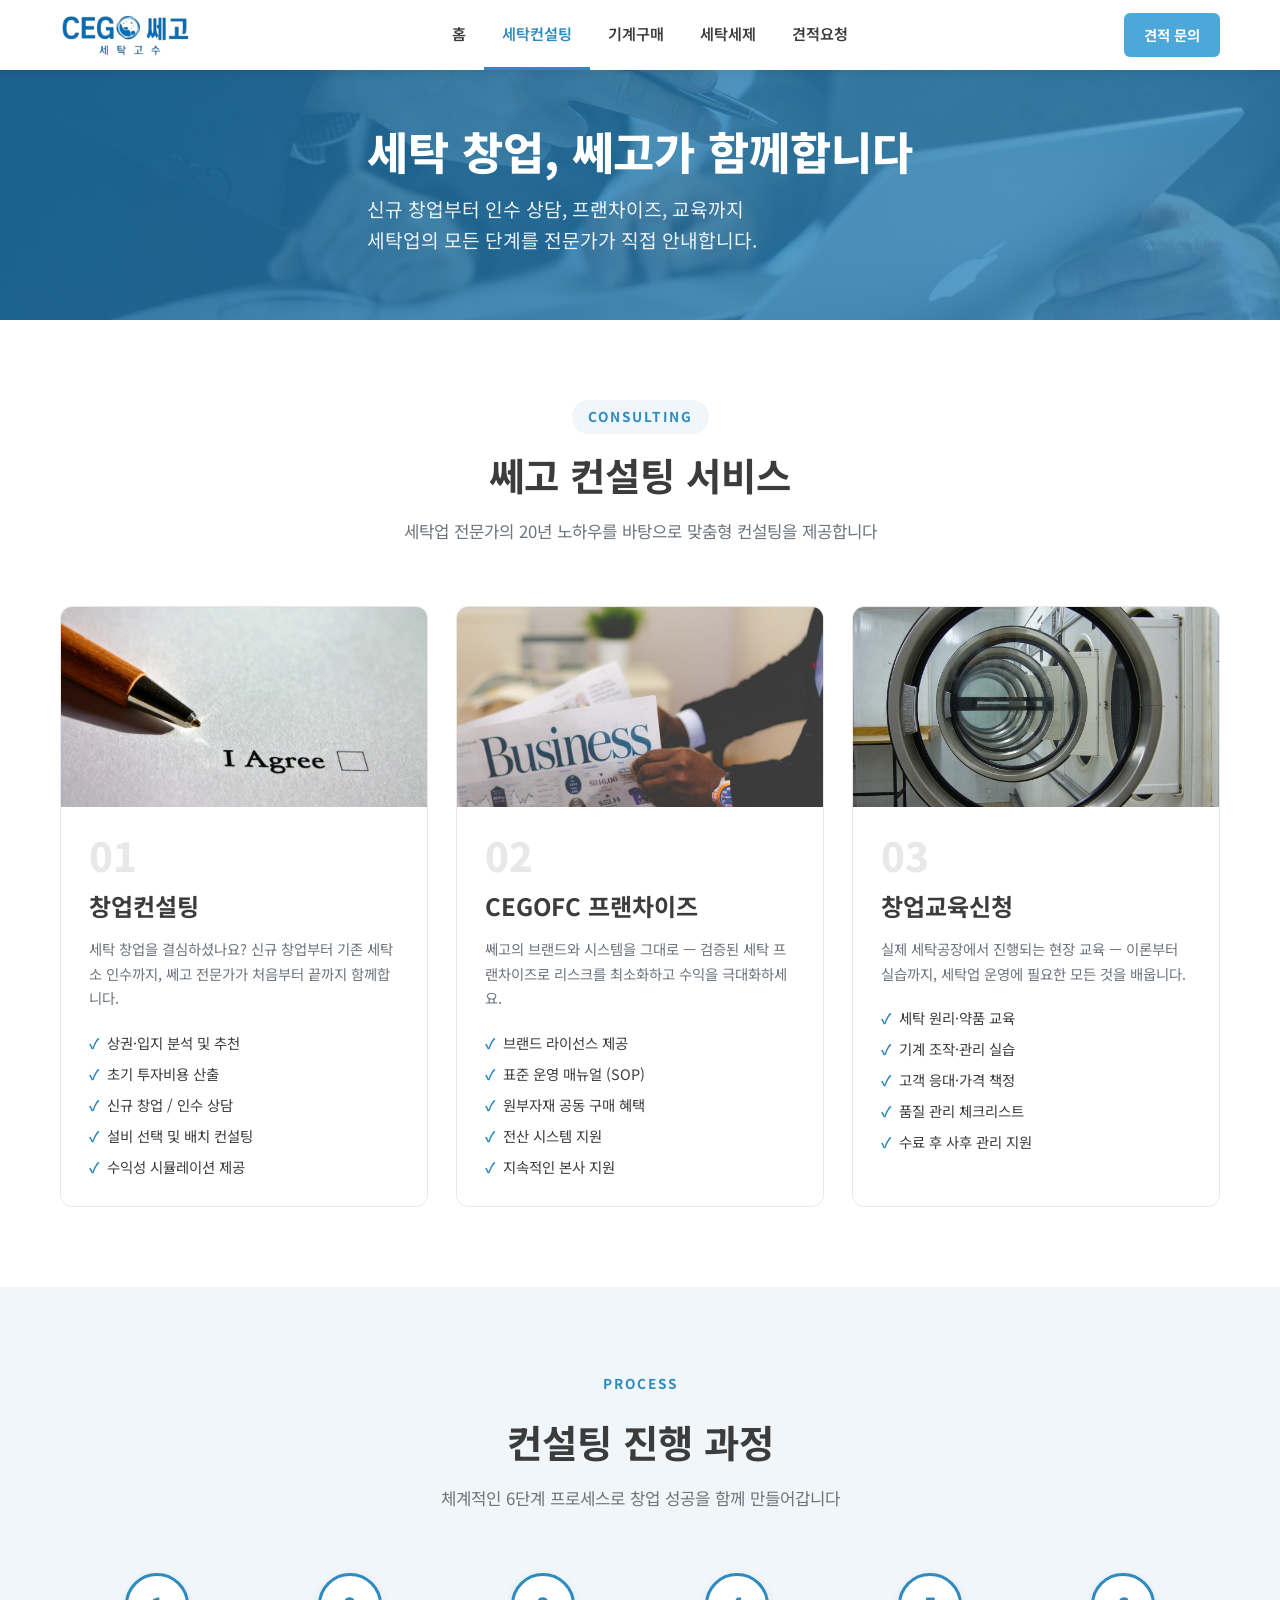
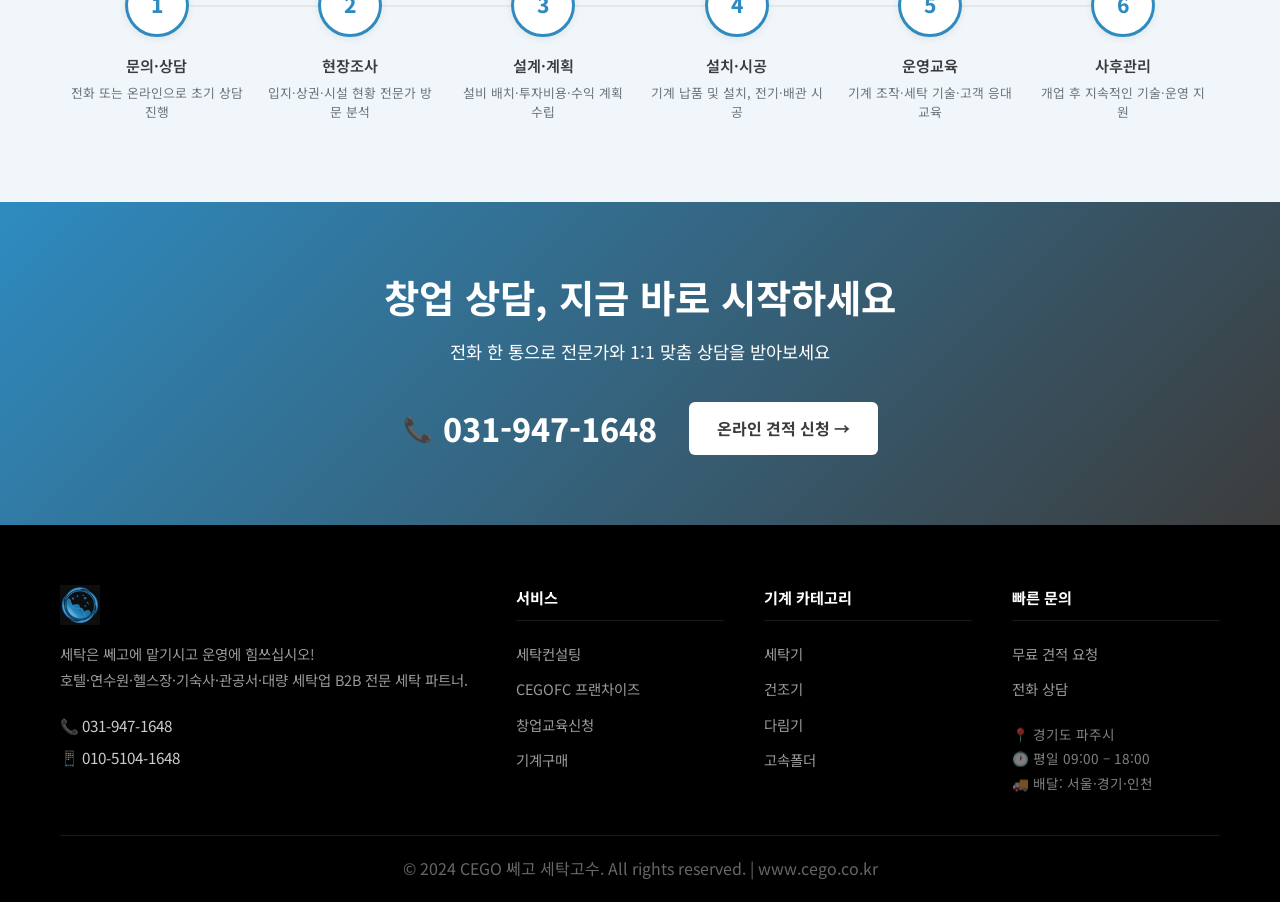
==== consulting.html @ bdae024c "fix: favicon → cego_logo_circle-removebg-preview.png 교체" ====
<!DOCTYPE html>
<html lang="ko">
<head>
  <link rel="icon" type="image/png" href="images/favicon.png">
  <link rel="apple-touch-icon" href="images/favicon.png">
  <meta charset="UTF-8">
  <meta name="viewport" content="width=device-width, initial-scale=1.0">
  <meta name="description" content="CEGO 쎄고 세탁고수 세탁컨설팅 — 창업컨설팅, CEGOFC 프랜차이즈, 창업교육신청. 세탁업 전문가의 1:1 맞춤 컨설팅.">
  <title>세탁컨설팅 | CEGO 쎄고 세탁고수</title>
  <link rel="preconnect" href="https://fonts.googleapis.com">
  <link rel="preconnect" href="https://fonts.gstatic.com" crossorigin>
  <link href="https://fonts.googleapis.com/css2?family=Noto+Sans+KR:wght@400;500;600;700;800&display=swap" rel="stylesheet">
  <link rel="stylesheet" href="assets/css/style.css">
</head>
<body>

  <!-- ===== 헤더 ===== -->
  <header class="header" role="banner">
    <div class="header-inner">
      <a href="index.html" class="header-logo" aria-label="CEGO 쎄고 세탁고수 홈으로">
        <img src="images/cego-logo-transparent.png" alt="CEGO 쎄고 세탁고수 로고">
      </a>
      <nav class="nav-desktop" role="navigation" aria-label="주요 메뉴">
        <a href="index.html">홈</a>
        <a href="consulting.html" class="active">세탁컨설팅</a>
        <a href="machines.html">기계구매</a>
        <a href="detergent.html">세탁세제</a>
        <a href="quote.html">견적요청</a>
      </nav>
      <a href="quote.html" class="btn btn-orange header-cta">견적 문의</a>
      <button class="hamburger" aria-label="메뉴 열기" aria-expanded="false" aria-controls="navMobile">
        <span></span><span></span><span></span>
      </button>
    </div>
    <nav class="nav-mobile" id="navMobile" role="navigation" aria-label="모바일 메뉴">
      <a href="index.html">🏠 홈</a>
      <a href="consulting.html">💡 세탁컨설팅</a>
      <a href="machines.html">⚙️ 기계구매</a>
      <a href="detergent.html">🧴 세탁세제</a>
      <a href="quote.html">📋 견적요청</a>
      <div class="nav-cta-mobile">
        <a href="tel:031-947-1648">📞 031-947-1648 전화 문의</a>
      </div>
    </nav>
  </header>

  <main>

    <!-- ===== 페이지 히어로 ===== -->
    <section class="page-hero" aria-label="세탁컨설팅 페이지 소개">
      <img class="page-hero-bg" src="images/consulting-3031678_1920.jpg" alt="세탁 창업 컨설팅 배경 이미지">
      <div class="page-hero-overlay"></div>
      <div class="container">
        <div class="page-hero-content">
          <h1>세탁 창업, 쎄고가 함께합니다</h1>
          <p>신규 창업부터 인수 상담, 프랜차이즈, 교육까지<br>세탁업의 모든 단계를 전문가가 직접 안내합니다.</p>
        </div>
      </div>
    </section>

    <!-- ===== 컨설팅 서비스 3가지 ===== -->
    <section class="consulting-services" id="consulting" aria-label="컨설팅 서비스">
      <div class="container">
        <div class="section-header fade-in">
          <span class="section-label">CONSULTING</span>
          <h2 class="section-title">쎄고 컨설팅 서비스</h2>
          <p class="section-desc">세탁업 전문가의 20년 노하우를 바탕으로 맞춤형 컨설팅을 제공합니다</p>
        </div>
        <div class="consulting-grid">

          <!-- 창업 컨설팅 -->
          <div class="consulting-card fade-in delay-1" id="startup">
            <div class="consulting-card-img">
              <img src="images/agree-1728448_1920.jpg" alt="세탁 창업 컨설팅 상담 사진">
            </div>
            <div class="consulting-card-body">
              <div class="consulting-card-num">01</div>
              <h3>창업컨설팅</h3>
              <p>세탁 창업을 결심하셨나요? 신규 창업부터 기존 세탁소 인수까지, 쎄고 전문가가 처음부터 끝까지 함께합니다.</p>
              <ul>
                <li>상권·입지 분석 및 추천</li>
                <li>초기 투자비용 산출</li>
                <li>신규 창업 / 인수 상담</li>
                <li>설비 선택 및 배치 컨설팅</li>
                <li>수익성 시뮬레이션 제공</li>
              </ul>
            </div>
          </div>

          <!-- CEGOFC 프랜차이즈 -->
          <div class="consulting-card fade-in delay-2" id="franchise">
            <div class="consulting-card-img">
              <img src="images/business-1031754_1920.jpg" alt="CEGOFC 프랜차이즈 비즈니스 파트너십">
            </div>
            <div class="consulting-card-body">
              <div class="consulting-card-num">02</div>
              <h3>CEGOFC 프랜차이즈</h3>
              <p>쎄고의 브랜드와 시스템을 그대로 — 검증된 세탁 프랜차이즈로 리스크를 최소화하고 수익을 극대화하세요.</p>
              <ul>
                <li>브랜드 라이선스 제공</li>
                <li>표준 운영 매뉴얼 (SOP)</li>
                <li>원부자재 공동 구매 혜택</li>
                <li>전산 시스템 지원</li>
                <li>지속적인 본사 지원</li>
              </ul>
            </div>
          </div>

          <!-- 창업교육신청 -->
          <div class="consulting-card fade-in delay-3" id="education">
            <div class="consulting-card-img">
              <img src="images/laundromat-315374_1280.jpg" alt="세탁 창업 교육 실습 현장">
            </div>
            <div class="consulting-card-body">
              <div class="consulting-card-num">03</div>
              <h3>창업교육신청</h3>
              <p>실제 세탁공장에서 진행되는 현장 교육 — 이론부터 실습까지, 세탁업 운영에 필요한 모든 것을 배웁니다.</p>
              <ul>
                <li>세탁 원리·약품 교육</li>
                <li>기계 조작·관리 실습</li>
                <li>고객 응대·가격 책정</li>
                <li>품질 관리 체크리스트</li>
                <li>수료 후 사후 관리 지원</li>
              </ul>
            </div>
          </div>

        </div>
      </div>
    </section>

    <!-- ===== 컨설팅 프로세스 ===== -->
    <section class="process" aria-label="컨설팅 진행 프로세스">
      <div class="container">
        <div class="section-header fade-in">
          <span class="section-label">PROCESS</span>
          <h2 class="section-title">컨설팅 진행 과정</h2>
          <p class="section-desc">체계적인 6단계 프로세스로 창업 성공을 함께 만들어갑니다</p>
        </div>
        <div class="process-steps">
          <div class="process-step fade-in delay-1">
            <div class="process-step-num">1</div>
            <div>
              <h4>문의·상담</h4>
              <p>전화 또는 온라인으로 초기 상담 진행</p>
            </div>
          </div>
          <div class="process-step fade-in delay-2">
            <div class="process-step-num">2</div>
            <div>
              <h4>현장조사</h4>
              <p>입지·상권·시설 현황 전문가 방문 분석</p>
            </div>
          </div>
          <div class="process-step fade-in delay-3">
            <div class="process-step-num">3</div>
            <div>
              <h4>설계·계획</h4>
              <p>설비 배치·투자비용·수익 계획 수립</p>
            </div>
          </div>
          <div class="process-step fade-in delay-1">
            <div class="process-step-num">4</div>
            <div>
              <h4>설치·시공</h4>
              <p>기계 납품 및 설치, 전기·배관 시공</p>
            </div>
          </div>
          <div class="process-step fade-in delay-2">
            <div class="process-step-num">5</div>
            <div>
              <h4>운영교육</h4>
              <p>기계 조작·세탁 기술·고객 응대 교육</p>
            </div>
          </div>
          <div class="process-step fade-in delay-3">
            <div class="process-step-num">6</div>
            <div>
              <h4>사후관리</h4>
              <p>개업 후 지속적인 기술·운영 지원</p>
            </div>
          </div>
        </div>
      </div>
    </section>

    <!-- ===== CTA 배너 ===== -->
    <section class="cta-banner" aria-label="컨설팅 상담 문의">
      <div class="container">
        <h2 class="fade-in">창업 상담, 지금 바로 시작하세요</h2>
        <p class="fade-in delay-1">전화 한 통으로 전문가와 1:1 맞춤 상담을 받아보세요</p>
        <div class="cta-banner-btns fade-in delay-2">
          <a href="tel:031-947-1648" class="cta-phone">
            <span class="cta-phone-icon">📞</span>
            031-947-1648
          </a>
          <a href="quote.html" class="btn btn-white" style="margin-left: 16px;">온라인 견적 신청 →</a>
        </div>
      </div>
    </section>

  </main>

  <!-- ===== 푸터 ===== -->
  <footer class="footer" role="contentinfo">
    <div class="container">
      <div class="footer-grid">
        <div class="footer-col">
          <div class="footer-logo-wrap">
            <img src="images/cego-black-log.jpg" alt="CEGO 쎄고 세탁고수 화이트 로고">
          </div>
          <p class="footer-desc">세탁은 쎄고에 맡기시고 운영에 힘쓰십시오!<br>호텔·연수원·헬스장·기숙사·관공서·대량 세탁업 B2B 전문 세탁 파트너.</p>
          <div class="footer-contact">
            <a href="tel:031-947-1648">📞 031-947-1648</a>
            <a href="tel:010-5104-1648">📱 010-5104-1648</a>
          </div>
        </div>
        <div class="footer-col">
          <h4>서비스</h4>
          <ul>
            <li><a href="consulting.html">세탁컨설팅</a></li>
            <li><a href="consulting.html#franchise">CEGOFC 프랜차이즈</a></li>
            <li><a href="consulting.html#education">창업교육신청</a></li>
            <li><a href="machines.html">기계구매</a></li>
          </ul>
        </div>
        <div class="footer-col">
          <h4>기계 카테고리</h4>
          <ul>
            <li><a href="machines.html#washer">세탁기</a></li>
            <li><a href="machines.html#dryer">건조기</a></li>
            <li><a href="machines.html#ironer">다림기</a></li>
            <li><a href="machines.html#transfer">고속폴더</a></li>
          </ul>
        </div>
        <div class="footer-col">
          <h4>빠른 문의</h4>
          <ul>
            <li><a href="quote.html">무료 견적 요청</a></li>
            <li><a href="tel:031-947-1648">전화 상담</a></li>
          </ul>
          <div style="margin-top: 20px; font-size: 0.85rem; color: rgba(255,255,255,0.5); line-height: 1.8;">
            <div>📍 경기도 파주시</div>
            <div>🕐 평일 09:00 – 18:00</div>
            <div>🚚 배달: 서울·경기·인천</div>
          </div>
        </div>
      </div>
    </div>
    <div class="footer-bottom">
      <p>© 2024 CEGO 쎄고 세탁고수. All rights reserved. | <a href="http://www.cego.co.kr" style="color: rgba(255,255,255,0.4);">www.cego.co.kr</a></p>
    </div>
  </footer>

  <script src="assets/js/main.js"></script>
</body>
</html>
---- assets/css/style.css ----
/* ===== CSS 변수 ===== */
:root {
  --primary: #2E8BC0;
  --primary-dark: #1B6A9C;
  --navy: #3C3C3C;
  --navy-dark: #2D2D2D;
  --light-bg: #F0F6FA;
  --orange: #4DA8DA;
  --orange-dark: #2E8BC0;
  --white: #FFFFFF;
  --gray-100: #F5F5F5;
  --gray-200: #E8E8E8;
  --gray-400: #AAAAAA;
  --gray-600: #6C757D;
  --gray-800: #3C3C3C;
  --text: #333333;
  --shadow-sm: 0 2px 8px rgba(0,0,0,0.08);
  --shadow-md: 0 4px 20px rgba(0,0,0,0.12);
  --shadow-lg: 0 8px 40px rgba(0,0,0,0.16);
  --radius: 12px;
  --radius-sm: 8px;
  --transition: 0.3s ease;
}

/* ===== 리셋 & 기본 ===== */
*, *::before, *::after {
  box-sizing: border-box;
  margin: 0;
  padding: 0;
}

html {
  scroll-behavior: smooth;
  -webkit-text-size-adjust: 100%;
}

body {
  font-family: 'Noto Sans KR', sans-serif;
  color: var(--text);
  line-height: 1.6;
  font-size: 16px;
  overflow-x: hidden;
}

img {
  max-width: 100%;
  height: auto;
  display: block;
}

a {
  color: inherit;
  text-decoration: none;
}

ul { list-style: none; }

/* ===== 컨테이너 ===== */
.container {
  max-width: 1200px;
  margin: 0 auto;
  padding: 0 20px;
}

/* ===== 타이포그래피 ===== */
h1 { font-size: clamp(2rem, 5vw, 3.5rem); font-weight: 800; line-height: 1.2; }
h2 { font-size: clamp(1.6rem, 3.5vw, 2.4rem); font-weight: 700; line-height: 1.3; }
h3 { font-size: clamp(1.1rem, 2.5vw, 1.5rem); font-weight: 700; }
h4 { font-size: clamp(1rem, 2vw, 1.2rem); font-weight: 600; }
p { font-size: clamp(0.9rem, 1.8vw, 1rem); }

/* ===== 버튼 ===== */
.btn {
  display: inline-flex;
  align-items: center;
  justify-content: center;
  gap: 8px;
  padding: 14px 28px;
  min-height: 48px;
  border-radius: 6px;
  font-size: 1rem;
  font-weight: 700;
  font-family: 'Noto Sans KR', sans-serif;
  cursor: pointer;
  border: none;
  transition: all var(--transition);
  white-space: nowrap;
  text-decoration: none;
}

.btn-primary {
  background: var(--primary);
  color: var(--white);
}
.btn-primary:hover {
  background: var(--primary-dark);
  transform: translateY(-2px);
  box-shadow: 0 6px 20px rgba(0,174,207,0.4);
}

.btn-orange {
  background: var(--orange);
  color: var(--white);
}
.btn-orange:hover {
  background: var(--orange-dark);
  transform: translateY(-2px);
  box-shadow: 0 6px 20px rgba(247,127,0,0.4);
}

.btn-outline {
  background: transparent;
  color: var(--white);
  border: 2px solid var(--white);
}
.btn-outline:hover {
  background: var(--white);
  color: var(--navy);
  transform: translateY(-2px);
}

.btn-white {
  background: var(--white);
  color: var(--navy);
}
.btn-white:hover {
  background: var(--light-bg);
  transform: translateY(-2px);
}

/* ===== 섹션 공통 ===== */
section {
  padding: 80px 0;
}

.section-header {
  text-align: center;
  margin-bottom: 60px;
}

.section-label {
  display: inline-block;
  background: var(--light-bg);
  color: var(--primary);
  font-size: 0.85rem;
  font-weight: 700;
  letter-spacing: 2px;
  text-transform: uppercase;
  padding: 6px 16px;
  border-radius: 20px;
  margin-bottom: 16px;
}

.section-title {
  color: var(--navy);
  margin-bottom: 16px;
}

.section-desc {
  color: var(--gray-600);
  max-width: 600px;
  margin: 0 auto;
  font-size: 1.05rem;
  line-height: 1.8;
}

/* ===== 페이지 히어로 (내부 페이지) ===== */
.page-hero {
  padding: 120px 0 60px;
  position: relative;
  overflow: hidden;
  min-height: 320px;
  display: flex;
  align-items: center;
}

.page-hero-bg {
  position: absolute;
  inset: 0;
  width: 100%;
  height: 100%;
  object-fit: cover;
  object-position: center;
}

.page-hero-overlay {
  position: absolute;
  inset: 0;
  background: linear-gradient(135deg, rgba(27,106,156,0.88) 0%, rgba(46,139,192,0.75) 100%);
}

.page-hero-content {
  position: relative;
  z-index: 1;
  color: var(--white);
}

.page-hero h1 {
  font-size: clamp(1.8rem, 4vw, 2.8rem);
  font-weight: 800;
  margin-bottom: 16px;
}

.page-hero p {
  font-size: clamp(1rem, 2vw, 1.2rem);
  opacity: 0.9;
  max-width: 560px;
}

/* ===== 헤더 ===== */
.header {
  position: fixed;
  top: 0;
  left: 0;
  right: 0;
  z-index: 1000;
  background: var(--white);
  box-shadow: var(--shadow-sm);
  transition: all var(--transition);
}

.header-inner {
  display: flex;
  align-items: center;
  justify-content: space-between;
  height: 70px;
  padding: 0 20px;
  max-width: 1200px;
  margin: 0 auto;
}

.header-logo {
  display: flex;
  align-items: center;
  gap: 10px;
  flex-shrink: 0;
}

.header-logo img {
  height: 44px;
  width: auto;
  object-fit: contain;
}

.header-logo-text {
  font-size: 1.1rem;
  font-weight: 800;
  color: var(--navy);
  line-height: 1.2;
}

.header-logo-text span {
  display: block;
  font-size: 0.7rem;
  font-weight: 500;
  color: var(--gray-600);
}

/* 데스크탑 nav */
.nav-desktop {
  display: flex;
  align-items: center;
  gap: 0;
}

.nav-desktop a {
  display: flex;
  align-items: center;
  height: 70px;
  padding: 0 18px;
  font-size: 0.95rem;
  font-weight: 600;
  color: var(--navy);
  border-bottom: 3px solid transparent;
  transition: all var(--transition);
  white-space: nowrap;
}

.nav-desktop a:hover,
.nav-desktop a.active {
  color: var(--primary);
  border-bottom-color: var(--primary);
}

.header-cta {
  margin-left: 16px;
  padding: 10px 20px;
  min-height: 44px;
  font-size: 0.9rem;
}

/* 햄버거 */
.hamburger {
  display: none;
  flex-direction: column;
  justify-content: center;
  gap: 5px;
  width: 44px;
  height: 44px;
  cursor: pointer;
  background: none;
  border: none;
  padding: 6px;
  border-radius: var(--radius-sm);
  transition: background var(--transition);
}

.hamburger:hover {
  background: var(--light-bg);
}

.hamburger span {
  display: block;
  width: 24px;
  height: 2px;
  background: var(--navy);
  border-radius: 2px;
  transition: all 0.3s ease;
  transform-origin: center;
}

.hamburger.open span:nth-child(1) {
  transform: translateY(7px) rotate(45deg);
}
.hamburger.open span:nth-child(2) {
  opacity: 0;
  transform: scaleX(0);
}
.hamburger.open span:nth-child(3) {
  transform: translateY(-7px) rotate(-45deg);
}

/* 모바일 nav 드롭다운 */
.nav-mobile {
  display: none;
  position: absolute;
  top: 70px;
  left: 0;
  right: 0;
  background: var(--white);
  box-shadow: var(--shadow-md);
  border-top: 1px solid var(--gray-200);
  overflow: hidden;
  max-height: 0;
  transition: max-height 0.35s ease;
}

.nav-mobile.open {
  max-height: 400px;
}

.nav-mobile a {
  display: flex;
  align-items: center;
  height: 54px;
  padding: 0 24px;
  font-size: 1rem;
  font-weight: 600;
  color: var(--navy);
  border-bottom: 1px solid var(--gray-100);
  transition: background var(--transition);
}

.nav-mobile a:hover {
  background: var(--light-bg);
  color: var(--primary);
}

.nav-mobile .nav-cta-mobile {
  display: flex;
  padding: 16px 24px;
}

.nav-mobile .nav-cta-mobile a {
  flex: 1;
  height: 48px;
  background: var(--orange);
  color: var(--white);
  border-radius: 6px;
  justify-content: center;
  border-bottom: none;
}

/* ===== HERO ===== */
.hero {
  position: relative;
  min-height: 100svh;
  min-height: 100vh;
  display: flex;
  align-items: center;
  overflow: hidden;
}

.hero-bg {
  position: absolute;
  inset: 0;
  width: 100%;
  height: 100%;
  object-fit: cover;
  object-position: center;
}

.hero-overlay {
  position: absolute;
  inset: 0;
  background: linear-gradient(135deg, rgba(27,106,156,0.85) 0%, rgba(46,139,192,0.75) 60%, rgba(60,60,60,0.65) 100%);
}

.hero-content {
  position: relative;
  z-index: 1;
  color: var(--white);
  max-width: 700px;
  padding: 100px 0 60px;
}

.hero-badge {
  display: inline-flex;
  align-items: center;
  gap: 8px;
  background: rgba(255,255,255,0.15);
  backdrop-filter: blur(10px);
  border: 1px solid rgba(255,255,255,0.25);
  padding: 8px 18px;
  border-radius: 50px;
  font-size: 0.85rem;
  font-weight: 600;
  margin-bottom: 28px;
  color: #AAEEFF;
}

.hero-badge-dot {
  width: 8px;
  height: 8px;
  background: var(--orange);
  border-radius: 50%;
  animation: pulse 2s infinite;
}

@keyframes pulse {
  0%, 100% { opacity: 1; transform: scale(1); }
  50% { opacity: 0.6; transform: scale(1.3); }
}

.hero h1 {
  margin-bottom: 24px;
  text-shadow: 0 2px 20px rgba(0,0,0,0.3);
}

.hero h1 em {
  font-style: normal;
  color: #4DD9F5;
}

.hero-sub {
  font-size: clamp(1rem, 2vw, 1.2rem);
  opacity: 0.9;
  margin-bottom: 40px;
  line-height: 1.8;
}

.hero-tags {
  display: flex;
  flex-wrap: wrap;
  gap: 10px;
  margin-bottom: 40px;
}

.hero-tag {
  background: rgba(255,255,255,0.12);
  border: 1px solid rgba(255,255,255,0.2);
  color: var(--white);
  padding: 6px 14px;
  border-radius: 20px;
  font-size: 0.85rem;
  font-weight: 500;
}

.hero-btns {
  display: flex;
  flex-wrap: wrap;
  gap: 14px;
}

.hero-scroll {
  position: absolute;
  bottom: 32px;
  left: 50%;
  transform: translateX(-50%);
  z-index: 2;
  display: flex;
  flex-direction: column;
  align-items: center;
  gap: 8px;
  color: rgba(255,255,255,0.7);
  font-size: 0.75rem;
  animation: bounce 2s infinite;
}

.hero-scroll::after {
  content: '';
  display: block;
  width: 1px;
  height: 40px;
  background: rgba(255,255,255,0.4);
  margin: 0 auto;
}

@keyframes bounce {
  0%, 100% { transform: translateX(-50%) translateY(0); }
  50% { transform: translateX(-50%) translateY(8px); }
}

/* ===== FEATURES ===== */
.features {
  background: var(--white);
}

.features-grid {
  display: grid;
  grid-template-columns: repeat(4, 1fr);
  gap: 24px;
}

.feature-card {
  background: var(--white);
  border: 1px solid var(--gray-200);
  border-radius: var(--radius);
  padding: 36px 24px;
  text-align: center;
  transition: all var(--transition);
  position: relative;
  overflow: hidden;
}

.feature-card::before {
  content: '';
  position: absolute;
  top: 0;
  left: 0;
  right: 0;
  height: 4px;
  background: var(--primary);
  transform: scaleX(0);
  transition: transform var(--transition);
}

.feature-card:hover {
  transform: translateY(-6px);
  box-shadow: var(--shadow-lg);
  border-color: transparent;
}

.feature-card:hover::before {
  transform: scaleX(1);
}

.feature-icon {
  font-size: 3rem;
  margin-bottom: 20px;
  line-height: 1;
}

.feature-card h3 {
  color: var(--navy);
  margin-bottom: 12px;
  font-size: 1.1rem;
}

.feature-card p {
  color: var(--gray-600);
  font-size: 0.9rem;
  line-height: 1.7;
}

/* ===== SERVICES ===== */
.services {
  background: var(--light-bg);
}

.services-grid {
  display: grid;
  grid-template-columns: repeat(4, 1fr);
  gap: 20px;
}

.service-card {
  background: var(--white);
  border-radius: var(--radius);
  overflow: hidden;
  box-shadow: var(--shadow-sm);
  transition: all var(--transition);
  display: flex;
  flex-direction: column;
}

.service-card:hover {
  transform: translateY(-8px);
  box-shadow: var(--shadow-lg);
}

.service-card-img {
  height: 180px;
  overflow: hidden;
  position: relative;
}

.service-card-img img {
  width: 100%;
  height: 100%;
  object-fit: cover;
  transition: transform 0.6s ease;
}

.service-card:hover .service-card-img img {
  transform: scale(1.08);
}

.service-card-img-overlay {
  position: absolute;
  inset: 0;
  background: linear-gradient(to top, rgba(27,106,156,0.6) 0%, transparent 60%);
}

.service-card-body {
  padding: 20px;
  flex: 1;
  display: flex;
  flex-direction: column;
}

.service-card-icon {
  font-size: 2.2rem;
  margin-bottom: 14px;
}

.service-card h3 {
  color: var(--navy);
  margin-bottom: 10px;
}

.service-card p {
  color: var(--gray-600);
  font-size: 0.95rem;
  line-height: 1.7;
  flex: 1;
  margin-bottom: 20px;
}

.service-card-link {
  display: inline-flex;
  align-items: center;
  gap: 6px;
  color: var(--primary);
  font-weight: 700;
  font-size: 0.9rem;
  transition: gap var(--transition);
  margin-top: auto;
}

.service-card-link:hover {
  gap: 12px;
}

/* ===== ABOUT ===== */
.about {
  background: var(--white);
}

.about-grid {
  display: grid;
  grid-template-columns: 1fr 1fr;
  gap: 60px;
  align-items: center;
}

.about-img-wrap {
  position: relative;
}

.about-img-wrap img {
  width: 100%;
  height: 420px;
  object-fit: cover;
  border-radius: var(--radius);
  box-shadow: var(--shadow-lg);
}

.about-img-badge {
  position: absolute;
  bottom: -20px;
  right: -20px;
  background: var(--orange);
  color: var(--white);
  padding: 20px 24px;
  border-radius: var(--radius);
  text-align: center;
  box-shadow: var(--shadow-md);
}

.about-img-badge strong {
  display: block;
  font-size: 2rem;
  font-weight: 800;
  line-height: 1;
}

.about-img-badge span {
  font-size: 0.85rem;
  opacity: 0.9;
}

.about-content .section-label { text-align: left; }
.about-content .section-title { text-align: left; }

.about-content p {
  color: var(--gray-600);
  line-height: 1.9;
  margin-bottom: 20px;
}

.about-features {
  margin-top: 32px;
  display: flex;
  flex-direction: column;
  gap: 16px;
}

.about-feature-item {
  display: flex;
  align-items: flex-start;
  gap: 14px;
  padding: 16px;
  background: var(--light-bg);
  border-radius: var(--radius-sm);
}

.about-feature-item .icon {
  font-size: 1.6rem;
  flex-shrink: 0;
  margin-top: 2px;
}

.about-feature-item h4 {
  color: var(--navy);
  margin-bottom: 4px;
}

.about-feature-item p {
  margin: 0;
  font-size: 0.9rem;
  color: var(--gray-600);
}

/* ===== STATS ===== */
.stats {
  background: var(--navy);
  color: var(--white);
  padding: 70px 0;
}

.stats-grid {
  display: grid;
  grid-template-columns: repeat(4, 1fr);
  gap: 32px;
  text-align: center;
}

.stat-item {
  padding: 20px;
}

.stat-number {
  font-size: clamp(2.2rem, 4vw, 3.5rem);
  font-weight: 800;
  color: #4DD9F5;
  line-height: 1;
  margin-bottom: 8px;
}

.stat-suffix {
  font-size: clamp(1.2rem, 2vw, 1.8rem);
  color: var(--orange);
}

.stat-label {
  font-size: 0.95rem;
  opacity: 0.85;
  margin-top: 6px;
}

.stat-divider {
  width: 1px;
  background: rgba(255,255,255,0.1);
  display: none;
}

/* ===== GALLERY ===== */
.gallery {
  background: var(--light-bg);
}

.gallery-grid {
  display: grid;
  grid-template-columns: repeat(4, 1fr);
  gap: 12px;
}

.gallery-item {
  aspect-ratio: 1;
  overflow: hidden;
  border-radius: var(--radius-sm);
  cursor: pointer;
  position: relative;
}

.gallery-item img {
  width: 100%;
  height: 100%;
  object-fit: cover;
  transition: transform 0.5s ease;
}

.gallery-item:hover img {
  transform: scale(1.1);
}

.gallery-item-overlay {
  position: absolute;
  inset: 0;
  background: rgba(0,174,207,0.0);
  display: flex;
  align-items: center;
  justify-content: center;
  transition: background var(--transition);
}

.gallery-item:hover .gallery-item-overlay {
  background: rgba(0,174,207,0.5);
}

.gallery-item-overlay span {
  color: var(--white);
  font-size: 2rem;
  opacity: 0;
  transition: opacity var(--transition);
}

.gallery-item:hover .gallery-item-overlay span {
  opacity: 1;
}

.gallery-item.wide {
  grid-column: span 2;
}

.gallery-item.tall {
  grid-row: span 2;
}

/* ===== CTA BANNER ===== */
.cta-banner {
  background: linear-gradient(135deg, var(--primary) 0%, var(--navy) 100%);
  color: var(--white);
  padding: 70px 0;
  text-align: center;
}

.cta-banner h2 {
  color: var(--white);
  margin-bottom: 16px;
}

.cta-banner p {
  opacity: 0.9;
  font-size: 1.1rem;
  margin-bottom: 36px;
}

.cta-banner-btns {
  display: flex;
  flex-wrap: wrap;
  gap: 16px;
  justify-content: center;
  align-items: center;
}

.cta-phone {
  display: inline-flex;
  align-items: center;
  gap: 10px;
  font-size: clamp(1.4rem, 3vw, 2rem);
  font-weight: 800;
  color: var(--white);
  transition: opacity var(--transition);
}

.cta-phone:hover { opacity: 0.85; }

.cta-phone-icon {
  font-size: 1.5rem;
  animation: ring 2s ease infinite;
}

@keyframes ring {
  0%, 100% { transform: rotate(0deg); }
  10% { transform: rotate(15deg); }
  20% { transform: rotate(-15deg); }
  30% { transform: rotate(10deg); }
  40% { transform: rotate(-10deg); }
  50% { transform: rotate(0deg); }
}

/* ===== FOOTER ===== */
.footer {
  background: #000000;
  color: rgba(255,255,255,0.85);
  padding: 60px 0 0;
}

.footer-grid {
  display: grid;
  grid-template-columns: 2fr 1fr 1fr 1fr;
  gap: 40px;
  padding-bottom: 40px;
  border-bottom: 1px solid rgba(255,255,255,0.1);
}

.footer-logo-wrap {
  display: flex;
  align-items: center;
  gap: 10px;
  margin-bottom: 16px;
}

.footer-logo-wrap img {
  height: 40px;
  width: auto;
  object-fit: contain;
}

.footer-brand-name {
  font-size: 1.1rem;
  font-weight: 800;
  color: var(--white);
}

.footer-brand-name span {
  display: block;
  font-size: 0.7rem;
  font-weight: 400;
  color: rgba(255,255,255,0.5);
}

.footer-desc {
  font-size: 0.9rem;
  line-height: 1.8;
  color: rgba(255,255,255,0.6);
  margin-bottom: 20px;
}

.footer-contact a {
  display: flex;
  align-items: center;
  gap: 8px;
  color: rgba(255,255,255,0.8);
  font-size: 0.95rem;
  margin-bottom: 8px;
  transition: color var(--transition);
}

.footer-contact a:hover { color: var(--primary); }

.footer-col h4 {
  color: var(--white);
  font-size: 0.95rem;
  font-weight: 700;
  margin-bottom: 20px;
  padding-bottom: 10px;
  border-bottom: 1px solid rgba(255,255,255,0.1);
}

.footer-col ul li {
  margin-bottom: 10px;
}

.footer-col ul li a {
  color: rgba(255,255,255,0.6);
  font-size: 0.9rem;
  transition: color var(--transition);
}

.footer-col ul li a:hover {
  color: var(--primary);
}

.footer-bottom {
  text-align: center;
  padding: 20px;
  font-size: 0.85rem;
  color: rgba(255,255,255,0.4);
}

/* ===== CONSULTING 페이지 ===== */
.consulting-services {
  background: var(--white);
}

.consulting-grid {
  display: grid;
  grid-template-columns: repeat(3, 1fr);
  gap: 28px;
}

.consulting-card {
  border: 1px solid var(--gray-200);
  border-radius: var(--radius);
  overflow: hidden;
  transition: all var(--transition);
}

.consulting-card:hover {
  transform: translateY(-6px);
  box-shadow: var(--shadow-lg);
  border-color: var(--primary);
}

.consulting-card-img {
  height: 200px;
  overflow: hidden;
}

.consulting-card-img img {
  width: 100%;
  height: 100%;
  object-fit: cover;
  transition: transform 0.6s ease;
}

.consulting-card:hover .consulting-card-img img {
  transform: scale(1.08);
}

.consulting-card-body {
  padding: 28px;
}

.consulting-card-num {
  font-size: 2.5rem;
  font-weight: 800;
  color: var(--gray-200);
  line-height: 1;
  margin-bottom: 12px;
}

.consulting-card h3 {
  color: var(--navy);
  margin-bottom: 12px;
}

.consulting-card p {
  color: var(--gray-600);
  font-size: 0.9rem;
  line-height: 1.7;
  margin-bottom: 20px;
}

.consulting-card ul {
  display: flex;
  flex-direction: column;
  gap: 8px;
}

.consulting-card ul li {
  display: flex;
  align-items: center;
  gap: 8px;
  font-size: 0.9rem;
  color: var(--gray-800);
}

.consulting-card ul li::before {
  content: '✓';
  color: var(--primary);
  font-weight: 700;
  flex-shrink: 0;
}

/* 컨설팅 프로세스 */
.process {
  background: var(--light-bg);
}

.process-steps {
  display: flex;
  align-items: flex-start;
  gap: 0;
  position: relative;
}

.process-steps::before {
  content: '';
  position: absolute;
  top: 32px;
  left: calc(100% / 12);
  right: calc(100% / 12);
  height: 2px;
  background: var(--gray-200);
  z-index: 0;
}

.process-step {
  flex: 1;
  text-align: center;
  padding: 0 10px;
  position: relative;
  z-index: 1;
}

.process-step-num {
  width: 64px;
  height: 64px;
  background: var(--white);
  border: 3px solid var(--primary);
  border-radius: 50%;
  display: flex;
  align-items: center;
  justify-content: center;
  font-size: 1.3rem;
  font-weight: 800;
  color: var(--primary);
  margin: 0 auto 16px;
  box-shadow: var(--shadow-sm);
}

.process-step h4 {
  color: var(--navy);
  margin-bottom: 6px;
  font-size: 0.95rem;
}

.process-step p {
  font-size: 0.8rem;
  color: var(--gray-600);
  line-height: 1.5;
}

/* ===== MACHINES 페이지 ===== */
.machines-section {
  background: var(--white);
}

.machines-grid {
  display: grid;
  grid-template-columns: repeat(2, 1fr);
  gap: 32px;
}

.machine-card {
  border-radius: var(--radius);
  overflow: hidden;
  box-shadow: var(--shadow-sm);
  border: 1px solid var(--gray-200);
  transition: all var(--transition);
}

.machine-card:hover {
  transform: translateY(-6px);
  box-shadow: var(--shadow-lg);
  border-color: transparent;
}

.machine-card-img {
  height: 260px;
  overflow: hidden;
  position: relative;
}

.machine-card-img img {
  width: 100%;
  height: 100%;
  object-fit: cover;
  transition: transform 0.6s ease;
}

.machine-card:hover .machine-card-img img {
  transform: scale(1.06);
}

.machine-card-badge {
  position: absolute;
  top: 16px;
  left: 16px;
  background: var(--primary);
  color: var(--white);
  font-size: 0.8rem;
  font-weight: 700;
  padding: 5px 12px;
  border-radius: 20px;
}

.machine-card-body {
  padding: 28px;
}

.machine-card h3 {
  color: var(--navy);
  margin-bottom: 8px;
}

.machine-card-sub {
  color: var(--primary);
  font-size: 0.9rem;
  font-weight: 600;
  margin-bottom: 14px;
}

.machine-card p {
  color: var(--gray-600);
  font-size: 0.9rem;
  line-height: 1.7;
  margin-bottom: 20px;
}

.machine-specs {
  display: flex;
  flex-wrap: wrap;
  gap: 8px;
}

.machine-spec-tag {
  background: var(--light-bg);
  color: var(--navy);
  font-size: 0.8rem;
  font-weight: 600;
  padding: 5px 12px;
  border-radius: 20px;
}

/* 구매 장점 */
.machine-advantages {
  background: var(--light-bg);
}

.advantages-grid {
  display: grid;
  grid-template-columns: repeat(3, 1fr);
  gap: 24px;
}

.advantage-card {
  background: var(--white);
  border-radius: var(--radius);
  padding: 32px 24px;
  text-align: center;
  box-shadow: var(--shadow-sm);
  transition: all var(--transition);
}

.advantage-card:hover {
  transform: translateY(-4px);
  box-shadow: var(--shadow-md);
}

.advantage-icon {
  font-size: 2.8rem;
  margin-bottom: 16px;
}

.advantage-card h3 {
  color: var(--navy);
  margin-bottom: 10px;
  font-size: 1.05rem;
}

.advantage-card p {
  color: var(--gray-600);
  font-size: 0.9rem;
  line-height: 1.7;
}

/* ===== QUOTE 페이지 ===== */
.quote-section {
  background: var(--light-bg);
}

.quote-layout {
  display: grid;
  grid-template-columns: 1fr 380px;
  gap: 40px;
  align-items: start;
}

.quote-form-wrap {
  background: var(--white);
  border-radius: var(--radius);
  padding: 40px;
  box-shadow: var(--shadow-sm);
}

.quote-form-wrap h2 {
  color: var(--navy);
  margin-bottom: 8px;
}

.quote-form-desc {
  color: var(--gray-600);
  margin-bottom: 32px;
}

.form-row {
  display: grid;
  grid-template-columns: 1fr 1fr;
  gap: 20px;
}

.form-group {
  margin-bottom: 20px;
}

.form-group label {
  display: block;
  font-size: 0.9rem;
  font-weight: 600;
  color: var(--navy);
  margin-bottom: 8px;
}

.form-group label .required {
  color: var(--orange);
  margin-left: 2px;
}

.form-control {
  width: 100%;
  padding: 14px 16px;
  border: 1.5px solid var(--gray-200);
  border-radius: var(--radius-sm);
  font-size: 1rem;
  font-family: 'Noto Sans KR', sans-serif;
  color: var(--text);
  background: var(--white);
  transition: border-color var(--transition), box-shadow var(--transition);
  -webkit-appearance: none;
  appearance: none;
}

.form-control:focus {
  outline: none;
  border-color: var(--primary);
  box-shadow: 0 0 0 3px rgba(0,174,207,0.15);
}

textarea.form-control {
  resize: vertical;
  min-height: 140px;
}

.form-submit {
  width: 100%;
  padding: 16px;
  font-size: 1.05rem;
}

/* 견적 사이드 카드 */
.quote-side-card {
  background: var(--navy);
  color: var(--white);
  border-radius: var(--radius);
  padding: 36px 28px;
  position: sticky;
  top: 90px;
}

.quote-side-card h3 {
  color: var(--white);
  margin-bottom: 8px;
}

.quote-side-card p {
  color: rgba(255,255,255,0.7);
  font-size: 0.9rem;
  margin-bottom: 28px;
  line-height: 1.7;
}

.contact-item {
  display: flex;
  align-items: center;
  gap: 14px;
  padding: 16px;
  background: rgba(255,255,255,0.08);
  border-radius: var(--radius-sm);
  margin-bottom: 12px;
  transition: background var(--transition);
}

.contact-item:hover {
  background: rgba(255,255,255,0.15);
}

.contact-item a {
  color: var(--white);
}

.contact-icon {
  font-size: 1.5rem;
  flex-shrink: 0;
}

.contact-item-label {
  font-size: 0.75rem;
  color: rgba(255,255,255,0.55);
  margin-bottom: 2px;
}

.contact-item-value {
  font-weight: 700;
  font-size: 1rem;
  color: var(--white);
}

.contact-item-value a {
  color: var(--white);
}

.quote-hours {
  margin-top: 24px;
  padding: 16px;
  background: rgba(0,174,207,0.2);
  border-radius: var(--radius-sm);
  border-left: 3px solid var(--primary);
}

.quote-hours p {
  margin: 0;
  font-size: 0.85rem;
  color: rgba(255,255,255,0.85);
}

/* ===== 스크롤 애니메이션 ===== */
.fade-in {
  opacity: 0;
  transform: translateY(30px);
  transition: opacity 0.7s ease, transform 0.7s ease;
}

.fade-in.visible {
  opacity: 1;
  transform: translateY(0);
}

.fade-in-left {
  opacity: 0;
  transform: translateX(-40px);
  transition: opacity 0.7s ease, transform 0.7s ease;
}

.fade-in-left.visible {
  opacity: 1;
  transform: translateX(0);
}

.fade-in-right {
  opacity: 0;
  transform: translateX(40px);
  transition: opacity 0.7s ease, transform 0.7s ease;
}

.fade-in-right.visible {
  opacity: 1;
  transform: translateX(0);
}

/* 딜레이 클래스 */
.delay-1 { transition-delay: 0.1s; }
.delay-2 { transition-delay: 0.2s; }
.delay-3 { transition-delay: 0.3s; }
.delay-4 { transition-delay: 0.4s; }

/* ===== 반응형 - 태블릿 (768px) ===== */
@media (max-width: 768px) {
  section { padding: 60px 0; }

  /* 헤더 */
  .nav-desktop { display: none; }
  .header-cta { display: none; }
  .hamburger { display: flex; }
  .nav-mobile { display: block; }

  /* 히어로 */
  .hero { min-height: 100svh; min-height: 100vh; }
  .hero-content { padding: 90px 0 80px; }
  .hero-btns { gap: 12px; }
  .hero-btns .btn { flex: 1; min-width: 140px; }

  /* 그리드들 */
  .features-grid { grid-template-columns: repeat(2, 1fr); gap: 16px; }
  .services-grid { grid-template-columns: repeat(2, 1fr); gap: 16px; }
  .about-grid { grid-template-columns: 1fr; gap: 40px; }
  .stats-grid { grid-template-columns: repeat(2, 1fr); gap: 24px; }
  .gallery-grid { grid-template-columns: repeat(3, 1fr); }
  .footer-grid { grid-template-columns: 1fr 1fr; gap: 32px; }
  .consulting-grid { grid-template-columns: 1fr; gap: 20px; }
  .machines-grid { grid-template-columns: 1fr; gap: 20px; }
  .advantages-grid { grid-template-columns: 1fr; gap: 16px; }
  .quote-layout { grid-template-columns: 1fr; }
  .form-row { grid-template-columns: 1fr; }

  /* 프로세스 */
  .process-steps {
    flex-direction: column;
    gap: 20px;
  }
  .process-steps::before { display: none; }
  .process-step { display: flex; align-items: flex-start; gap: 16px; text-align: left; padding: 0; }
  .process-step-num { margin: 0; flex-shrink: 0; width: 52px; height: 52px; font-size: 1.1rem; }

  /* about 이미지 배지 */
  .about-img-badge { right: 0; bottom: -10px; }
  .about-img-wrap img { height: 280px; }

  /* quote sticky 해제 */
  .quote-side-card { position: static; }

  /* 페이지 히어로 */
  .page-hero { padding: 100px 0 50px; min-height: 260px; }

  /* quote form */
  .quote-form-wrap { padding: 24px; }
}

/* ===== 반응형 - 모바일 소형 (480px) ===== */
@media (max-width: 480px) {
  section { padding: 48px 0; }
  .container { padding: 0 16px; }

  .header-inner { height: 60px; padding: 0 16px; }
  .header-logo img { height: 36px; }
  .nav-mobile { top: 60px; }

  h1 { font-size: 1.85rem; }
  h2 { font-size: 1.5rem; }

  .hero-content { padding: 80px 0 70px; }
  .hero-badge { font-size: 0.78rem; padding: 6px 14px; }
  .hero-sub { font-size: 0.95rem; }
  .hero-btns { flex-direction: column; }
  .hero-btns .btn { width: 100%; }

  .features-grid { grid-template-columns: 1fr; }
  .feature-card { padding: 24px 20px; }

  .gallery-grid { grid-template-columns: repeat(2, 1fr); gap: 8px; }
  .gallery-item.wide { grid-column: span 1; }

  .stats-grid { grid-template-columns: repeat(2, 1fr); gap: 16px; }
  .stat-number { font-size: 2rem; }

  .footer-grid { grid-template-columns: 1fr; gap: 28px; }

  .cta-banner-btns { flex-direction: column; }
  .cta-phone { font-size: 1.3rem; }

  .section-header { margin-bottom: 40px; }

  .machine-card-img { height: 200px; }

  .consulting-card-body { padding: 20px; }

  .page-hero { padding: 85px 0 40px; min-height: 220px; }
  .page-hero h1 { font-size: 1.6rem; }
}
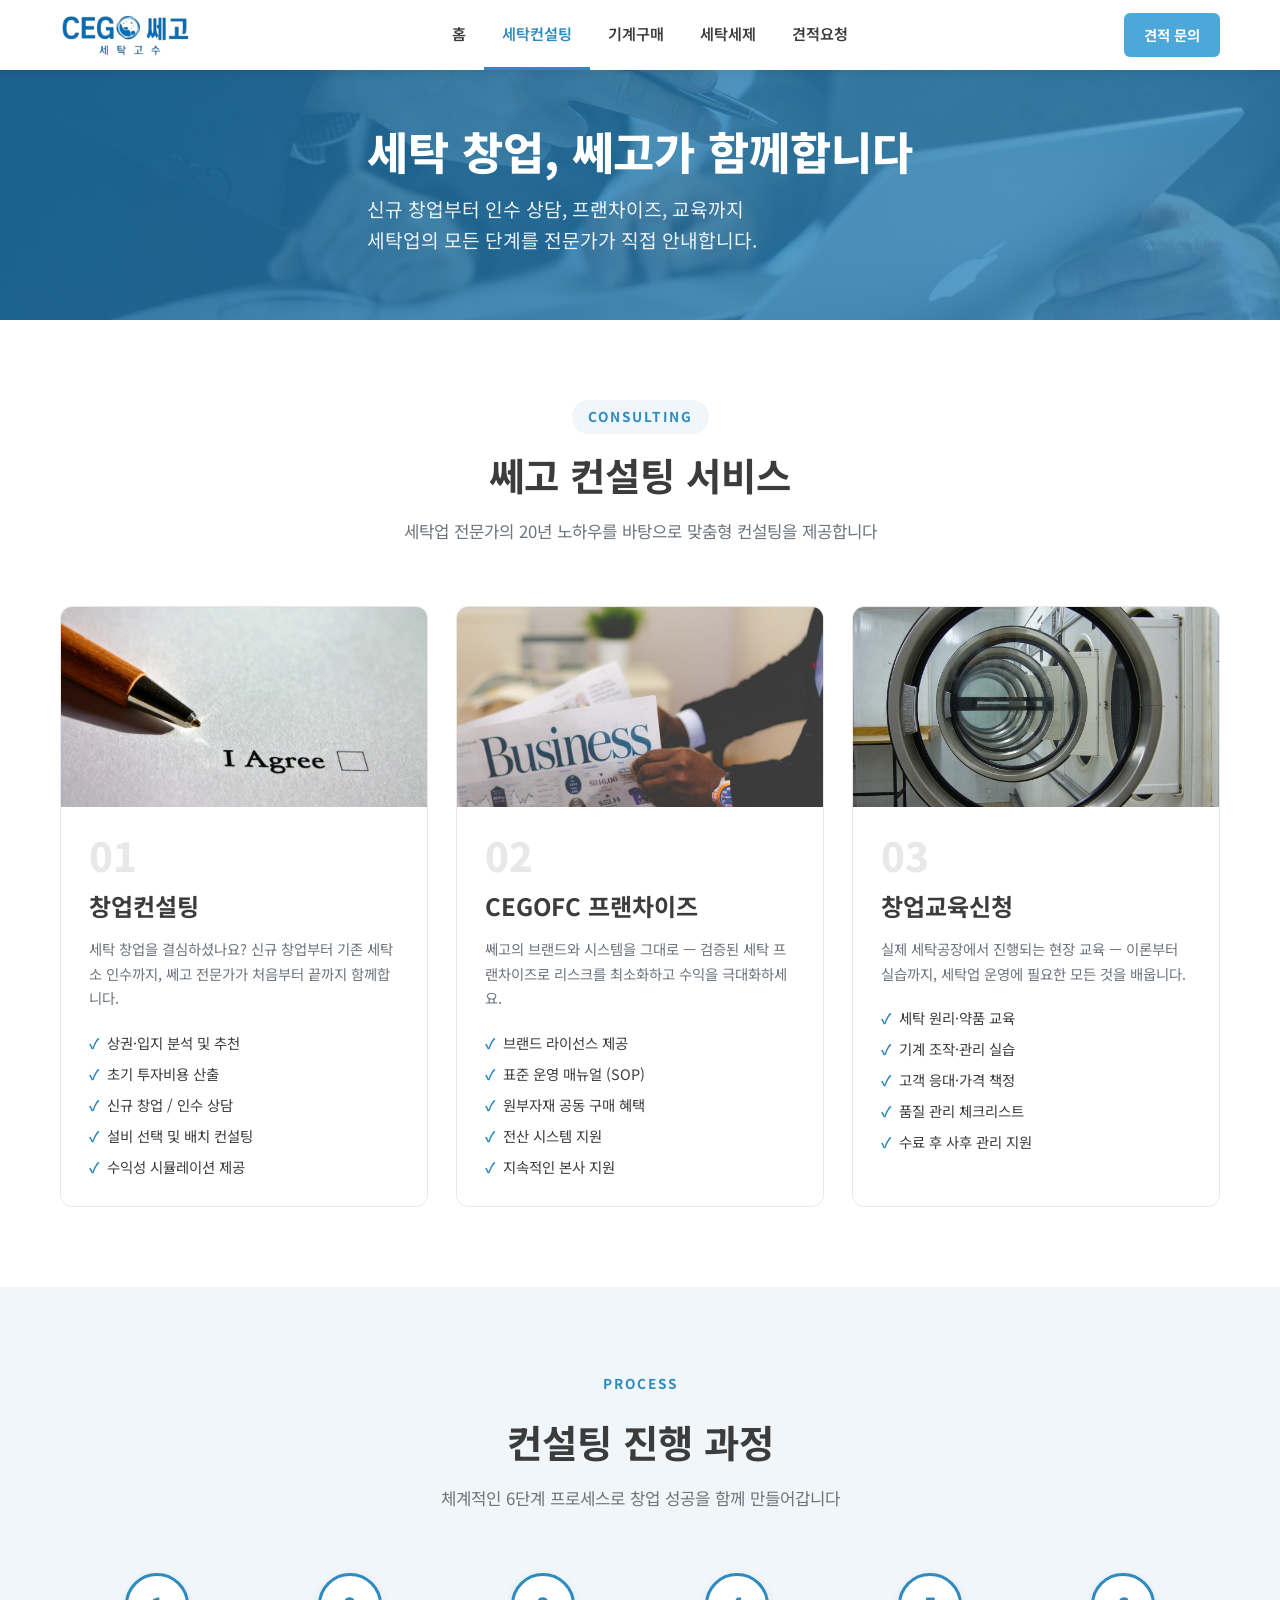
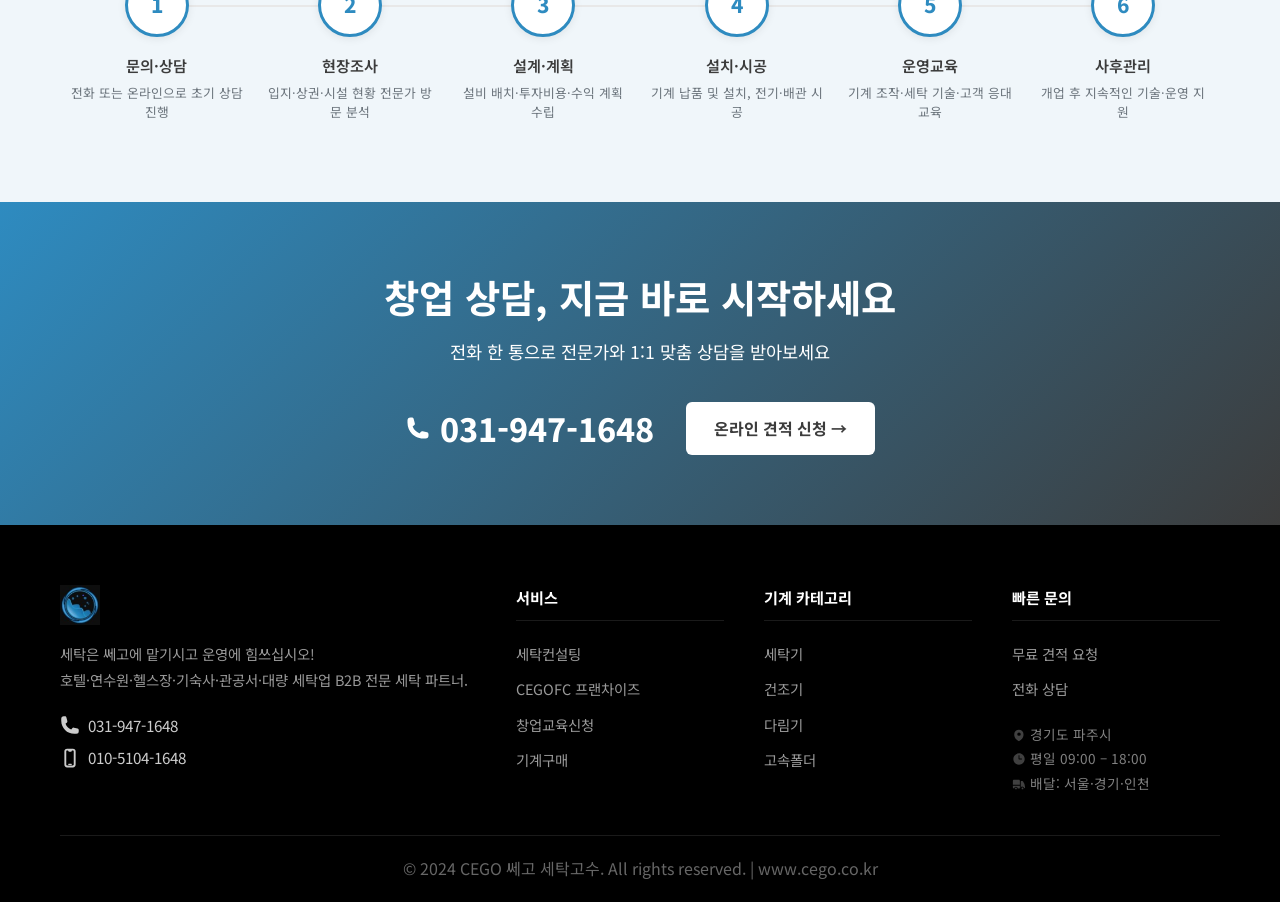
==== commit 2e107597: "feat: 유니코드 이모지 → Heroicons Solid SVG 아이콘으로 전면 교체 - 37종 이모지(124라인) 제거, Heroicons 24/solid 인라인 SVG로 대체" ====
--- a/consulting.html
+++ b/consulting.html
@@ -33,13 +33,13 @@
       </button>
     </div>
     <nav class="nav-mobile" id="navMobile" role="navigation" aria-label="모바일 메뉴">
-      <a href="index.html">🏠 홈</a>
-      <a href="consulting.html">💡 세탁컨설팅</a>
-      <a href="machines.html">⚙️ 기계구매</a>
-      <a href="detergent.html">🧴 세탁세제</a>
-      <a href="quote.html">📋 견적요청</a>
+      <a href="index.html"><svg style="width:16px;height:16px;vertical-align:-3px;margin-right:4px" viewBox="0 0 24 24" fill="currentColor" xmlns="http://www.w3.org/2000/svg"><path d="M11.47 3.84a.75.75 0 011.06 0l8.69 8.69a.75.75 0 101.06-1.06l-8.689-8.69a2.25 2.25 0 00-3.182 0l-8.69 8.69a.75.75 0 001.061 1.06l8.69-8.69z"/><path d="M12 5.432l8.159 8.159c.03.03.06.058.091.086v6.198c0 1.035-.84 1.875-1.875 1.875H15a.75.75 0 01-.75-.75v-4.5a.75.75 0 00-.75-.75h-3a.75.75 0 00-.75.75V21a.75.75 0 01-.75.75H5.625a1.875 1.875 0 01-1.875-1.875v-6.198a2.29 2.29 0 00.091-.086L12 5.43z"/></svg>홈</a>
+      <a href="consulting.html"><svg style="width:16px;height:16px;vertical-align:-3px;margin-right:4px" viewBox="0 0 24 24" fill="currentColor" xmlns="http://www.w3.org/2000/svg"><path d="M12 .75a8.25 8.25 0 00-4.135 15.39c.686.398 1.115 1.008 1.134 1.623a.75.75 0 00.577.706c.352.083.71.148 1.074.195.323.041.6-.218.6-.544v-4.661a6.714 6.714 0 01-.937-.171.75.75 0 11.374-1.453 5.261 5.261 0 002.626 0 .75.75 0 11.374 1.452 6.712 6.712 0 01-.937.172v4.66c0 .327.277.586.6.545.364-.047.722-.112 1.074-.195a.75.75 0 00.577-.706c.02-.615.448-1.225 1.134-1.623A8.25 8.25 0 0012 .75z"/></svg>세탁컨설팅</a>
+      <a href="machines.html"><svg style="width:16px;height:16px;vertical-align:-3px;margin-right:4px" viewBox="0 0 24 24" fill="currentColor" xmlns="http://www.w3.org/2000/svg"><path fill-rule="evenodd" d="M11.078 2.25c-.917 0-1.699.663-1.85 1.567L9.05 4.889c-.02.12-.115.26-.297.348a7.493 7.493 0 00-.986.57c-.166.115-.334.126-.45.083L6.3 5.508a1.875 1.875 0 00-2.282.819l-.922 1.597a1.875 1.875 0 00.432 2.385l.84.692c.095.078.17.229.154.43a7.598 7.598 0 000 1.139c.015.2-.059.352-.153.43l-.841.692a1.875 1.875 0 00-.432 2.385l.922 1.597a1.875 1.875 0 002.282.818l1.019-.382c.115-.043.283-.031.45.082.312.214.641.405.985.57.182.088.277.228.297.35l.178 1.071c.151.904.933 1.567 1.85 1.567h1.844c.916 0 1.699-.663 1.85-1.567l.178-1.072c.02-.12.114-.26.297-.349.344-.165.673-.356.985-.57.167-.114.335-.125.45-.082l1.02.382a1.875 1.875 0 002.28-.819l.923-1.597a1.875 1.875 0 00-.432-2.385l-.84-.692c-.095-.078-.17-.229-.154-.43a7.614 7.614 0 000-1.139c-.016-.2.059-.352.153-.43l.84-.692c.708-.582.891-1.59.433-2.385l-.922-1.597a1.875 1.875 0 00-2.282-.818l-1.02.382c-.114.043-.282.031-.449-.083a7.49 7.49 0 00-.985-.57c-.183-.087-.277-.227-.297-.348l-.179-1.072a1.875 1.875 0 00-1.85-1.567h-1.843zM12 15.75a3.75 3.75 0 100-7.5 3.75 3.75 0 000 7.5z" clip-rule="evenodd"/></svg>기계구매</a>
+      <a href="detergent.html"><svg style="width:16px;height:16px;vertical-align:-3px;margin-right:4px" viewBox="0 0 24 24" fill="currentColor" xmlns="http://www.w3.org/2000/svg"><path fill-rule="evenodd" d="M10.5 3.798v5.02a3 3 0 01-.879 2.121l-2.377 2.377a9.845 9.845 0 015.091 1.013 8.315 8.315 0 005.713.636l.285-.071-3.954-3.955a3 3 0 01-.879-2.121v-5.02a23.614 23.614 0 00-3 0zm4.5.138a.75.75 0 00.093-1.495A24.837 24.837 0 0012 2.25a25.048 25.048 0 00-3.093.191A.75.75 0 009 3.936v4.882a1.5 1.5 0 01-.44 1.06l-6.293 6.294c-1.62 1.621-.903 4.475 1.471 4.88 2.686.46 5.447.698 8.262.698 2.816 0 5.576-.239 8.262-.697 2.373-.406 3.092-3.26 1.47-4.881L15.44 9.879A1.5 1.5 0 0115 8.818V4.936z" clip-rule="evenodd"/></svg>세탁세제</a>
+      <a href="quote.html"><svg style="width:16px;height:16px;vertical-align:-3px;margin-right:4px" viewBox="0 0 24 24" fill="currentColor" xmlns="http://www.w3.org/2000/svg"><path fill-rule="evenodd" d="M7.502 6h7.128A3.375 3.375 0 0118 9.375v9.375a3 3 0 003-3V6.108c0-1.505-1.125-2.811-2.664-2.94a48.972 48.972 0 00-.673-.05A3 3 0 0015 1.5h-1.5a3 3 0 00-2.663 1.618c-.225.015-.45.032-.673.05C8.662 3.295 7.554 4.542 7.502 6zM13.5 3A1.5 1.5 0 0112 4.5h4.5A1.5 1.5 0 0115 3h-1.5z" clip-rule="evenodd"/><path fill-rule="evenodd" d="M3 9.375C3 8.339 3.84 7.5 4.875 7.5h9.75c1.036 0 1.875.84 1.875 1.875v11.25c0 1.035-.84 1.875-1.875 1.875h-9.75A1.875 1.875 0 013 20.625V9.375zM6 12a.75.75 0 01.75-.75h.008a.75.75 0 01.75.75v.008a.75.75 0 01-.75.75H6.75a.75.75 0 01-.75-.75V12zm2.25 0a.75.75 0 01.75-.75h3.75a.75.75 0 010 1.5H9a.75.75 0 01-.75-.75zM6 15a.75.75 0 01.75-.75h.008a.75.75 0 01.75.75v.008a.75.75 0 01-.75.75H6.75a.75.75 0 01-.75-.75V15zm2.25 0a.75.75 0 01.75-.75h3.75a.75.75 0 010 1.5H9a.75.75 0 01-.75-.75zM6 18a.75.75 0 01.75-.75h.008a.75.75 0 01.75.75v.008a.75.75 0 01-.75.75H6.75a.75.75 0 01-.75-.75V18zm2.25 0a.75.75 0 01.75-.75h3.75a.75.75 0 010 1.5H9a.75.75 0 01-.75-.75z" clip-rule="evenodd"/></svg>견적요청</a>
       <div class="nav-cta-mobile">
-        <a href="tel:031-947-1648">📞 031-947-1648 전화 문의</a>
+        <a href="tel:031-947-1648"><svg style="width:16px;height:16px;vertical-align:-3px;margin-right:4px" viewBox="0 0 24 24" fill="currentColor" xmlns="http://www.w3.org/2000/svg"><path fill-rule="evenodd" d="M1.5 4.5a3 3 0 013-3h1.372c.86 0 1.61.586 1.819 1.42l1.105 4.423a1.875 1.875 0 01-.694 1.955l-1.293.97c-.135.101-.164.249-.126.352a11.285 11.285 0 006.697 6.697c.103.038.25.009.352-.126l.97-1.293a1.875 1.875 0 011.955-.694l4.423 1.105c.834.209 1.42.959 1.42 1.82V19.5a3 3 0 01-3 3h-2.25C8.552 22.5 1.5 15.448 1.5 6.75V4.5z" clip-rule="evenodd"/></svg>031-947-1648 전화 문의</a>
       </div>
     </nav>
   </header>
@@ -191,7 +191,7 @@
         <p class="fade-in delay-1">전화 한 통으로 전문가와 1:1 맞춤 상담을 받아보세요</p>
         <div class="cta-banner-btns fade-in delay-2">
           <a href="tel:031-947-1648" class="cta-phone">
-            <span class="cta-phone-icon">📞</span>
+            <span class="cta-phone-icon"><svg width="24" height="24" viewBox="0 0 24 24" fill="currentColor" xmlns="http://www.w3.org/2000/svg"><path fill-rule="evenodd" d="M1.5 4.5a3 3 0 013-3h1.372c.86 0 1.61.586 1.819 1.42l1.105 4.423a1.875 1.875 0 01-.694 1.955l-1.293.97c-.135.101-.164.249-.126.352a11.285 11.285 0 006.697 6.697c.103.038.25.009.352-.126l.97-1.293a1.875 1.875 0 011.955-.694l4.423 1.105c.834.209 1.42.959 1.42 1.82V19.5a3 3 0 01-3 3h-2.25C8.552 22.5 1.5 15.448 1.5 6.75V4.5z" clip-rule="evenodd"/></svg></span>
             031-947-1648
           </a>
           <a href="quote.html" class="btn btn-white" style="margin-left: 16px;">온라인 견적 신청 →</a>
@@ -211,8 +211,8 @@
           </div>
           <p class="footer-desc">세탁은 쎄고에 맡기시고 운영에 힘쓰십시오!<br>호텔·연수원·헬스장·기숙사·관공서·대량 세탁업 B2B 전문 세탁 파트너.</p>
           <div class="footer-contact">
-            <a href="tel:031-947-1648">📞 031-947-1648</a>
-            <a href="tel:010-5104-1648">📱 010-5104-1648</a>
+            <a href="tel:031-947-1648"><svg width="20" height="20" viewBox="0 0 24 24" fill="currentColor" xmlns="http://www.w3.org/2000/svg"><path fill-rule="evenodd" d="M1.5 4.5a3 3 0 013-3h1.372c.86 0 1.61.586 1.819 1.42l1.105 4.423a1.875 1.875 0 01-.694 1.955l-1.293.97c-.135.101-.164.249-.126.352a11.285 11.285 0 006.697 6.697c.103.038.25.009.352-.126l.97-1.293a1.875 1.875 0 011.955-.694l4.423 1.105c.834.209 1.42.959 1.42 1.82V19.5a3 3 0 01-3 3h-2.25C8.552 22.5 1.5 15.448 1.5 6.75V4.5z" clip-rule="evenodd"/></svg>031-947-1648</a>
+            <a href="tel:010-5104-1648"><svg width="20" height="20" viewBox="0 0 24 24" fill="currentColor" xmlns="http://www.w3.org/2000/svg"><path d="M10.5 18.75a.75.75 0 000 1.5h3a.75.75 0 000-1.5h-3z"/><path fill-rule="evenodd" d="M8.625.75A3.375 3.375 0 005.25 4.125v15.75a3.375 3.375 0 003.375 3.375h6.75a3.375 3.375 0 003.375-3.375V4.125A3.375 3.375 0 0015.375.75h-6.75zM7.5 4.125C7.5 3.504 8.004 3 8.625 3H9.75v.375c0 .621.504 1.125 1.125 1.125h2.25c.621 0 1.125-.504 1.125-1.125V3h1.125c.621 0 1.125.504 1.125 1.125v15.75c0 .621-.504 1.125-1.125 1.125h-6.75A1.125 1.125 0 017.5 19.875V4.125z" clip-rule="evenodd"/></svg>010-5104-1648</a>
           </div>
         </div>
         <div class="footer-col">
@@ -240,9 +240,9 @@
             <li><a href="tel:031-947-1648">전화 상담</a></li>
           </ul>
           <div style="margin-top: 20px; font-size: 0.85rem; color: rgba(255,255,255,0.5); line-height: 1.8;">
-            <div>📍 경기도 파주시</div>
-            <div>🕐 평일 09:00 – 18:00</div>
-            <div>🚚 배달: 서울·경기·인천</div>
+            <div><svg style="width:14px;height:14px;vertical-align:-2px;margin-right:4px;opacity:0.5" viewBox="0 0 24 24" fill="currentColor" xmlns="http://www.w3.org/2000/svg"><path fill-rule="evenodd" d="M11.54 22.351l.07.04.028.016a.76.76 0 00.723 0l.028-.015.071-.041a16.975 16.975 0 001.144-.742 19.58 19.58 0 002.683-2.282c1.944-2.003 3.5-4.697 3.5-8.327a8 8 0 10-16 0c0 3.63 1.556 6.324 3.5 8.327a19.58 19.58 0 002.683 2.282 16.975 16.975 0 001.144.742zM12 13.5a3 3 0 100-6 3 3 0 000 6z" clip-rule="evenodd"/></svg>경기도 파주시</div>
+            <div><svg style="width:14px;height:14px;vertical-align:-2px;margin-right:4px;opacity:0.5" viewBox="0 0 24 24" fill="currentColor" xmlns="http://www.w3.org/2000/svg"><path fill-rule="evenodd" d="M12 2.25c-5.385 0-9.75 4.365-9.75 9.75s4.365 9.75 9.75 9.75 9.75-4.365 9.75-9.75S17.385 2.25 12 2.25zM12.75 6a.75.75 0 00-1.5 0v6c0 .414.336.75.75.75h4.5a.75.75 0 000-1.5h-3.75V6z" clip-rule="evenodd"/></svg>평일 09:00 – 18:00</div>
+            <div><svg style="width:14px;height:14px;vertical-align:-2px;margin-right:4px;opacity:0.5" viewBox="0 0 24 24" fill="currentColor" xmlns="http://www.w3.org/2000/svg"><path d="M3.375 4.5C2.339 4.5 1.5 5.34 1.5 6.375V13.5h12V6.375c0-1.036-.84-1.875-1.875-1.875h-8.25zM13.5 15h-12v2.625c0 1.035.84 1.875 1.875 1.875h.375a3 3 0 116 0h3a.75.75 0 00.75-.75V15z"/><path d="M8.25 19.5a1.5 1.5 0 10-3 0 1.5 1.5 0 003 0zM15.75 6.75a.75.75 0 00-.75.75v11.25c0 .087.015.17.042.248a3 3 0 015.958.464c.853-.175 1.522-.935 1.464-1.883a18.659 18.659 0 00-3.732-10.104 1.837 1.837 0 00-1.47-.725H15.75z"/><path d="M19.5 19.5a1.5 1.5 0 10-3 0 1.5 1.5 0 003 0z"/></svg>배달: 서울·경기·인천</div>
           </div>
         </div>
       </div>
--- a/assets/css/style.css
+++ b/assets/css/style.css
@@ -556,9 +556,14 @@
 }
 
 .feature-icon {
-  font-size: 3rem;
+  width: 64px;
+  height: 64px;
+  background: var(--navy);
+  border-radius: 50%;
+  display: flex;
+  align-items: center;
+  justify-content: center;
   margin-bottom: 20px;
-  line-height: 1;
 }
 
 .feature-card h3 {
@@ -736,9 +741,14 @@
 }
 
 .about-feature-item .icon {
-  font-size: 1.6rem;
+  width: 48px;
+  height: 48px;
+  background: var(--light-bg);
+  border-radius: 50%;
+  display: flex;
+  align-items: center;
+  justify-content: center;
   flex-shrink: 0;
-  margin-top: 2px;
 }
 
 .about-feature-item h4 {
@@ -841,7 +851,6 @@
 
 .gallery-item-overlay span {
   color: var(--white);
-  font-size: 2rem;
   opacity: 0;
   transition: opacity var(--transition);
 }
@@ -898,7 +907,9 @@
 .cta-phone:hover { opacity: 0.85; }
 
 .cta-phone-icon {
-  font-size: 1.5rem;
+  display: flex;
+  align-items: center;
+  justify-content: center;
   animation: ring 2s ease infinite;
 }
 
@@ -1263,7 +1274,13 @@
 }
 
 .advantage-icon {
-  font-size: 2.8rem;
+  width: 64px;
+  height: 64px;
+  background: var(--navy);
+  border-radius: 50%;
+  display: flex;
+  align-items: center;
+  justify-content: center;
   margin-bottom: 16px;
 }
 
@@ -1404,7 +1421,13 @@
 }
 
 .contact-icon {
-  font-size: 1.5rem;
+  width: 44px;
+  height: 44px;
+  background: rgba(255,255,255,0.12);
+  border-radius: 50%;
+  display: flex;
+  align-items: center;
+  justify-content: center;
   flex-shrink: 0;
 }
 
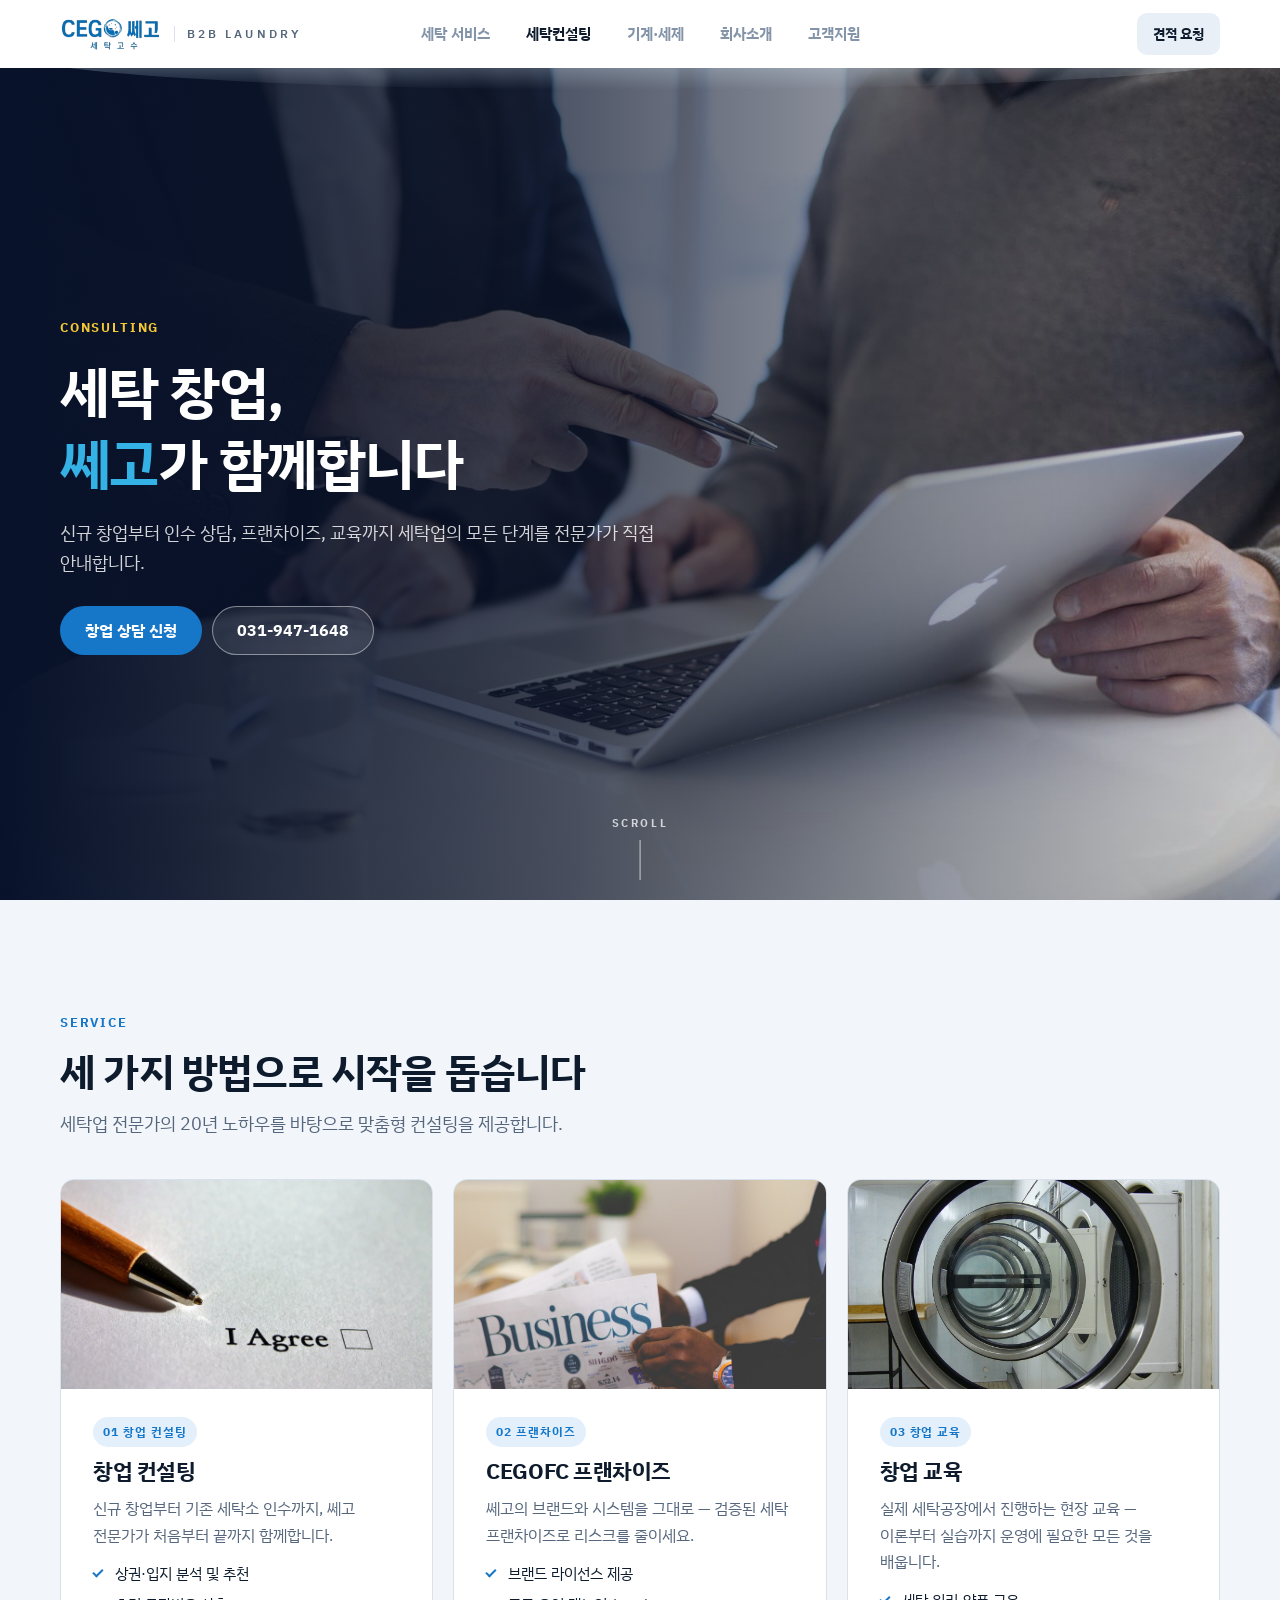
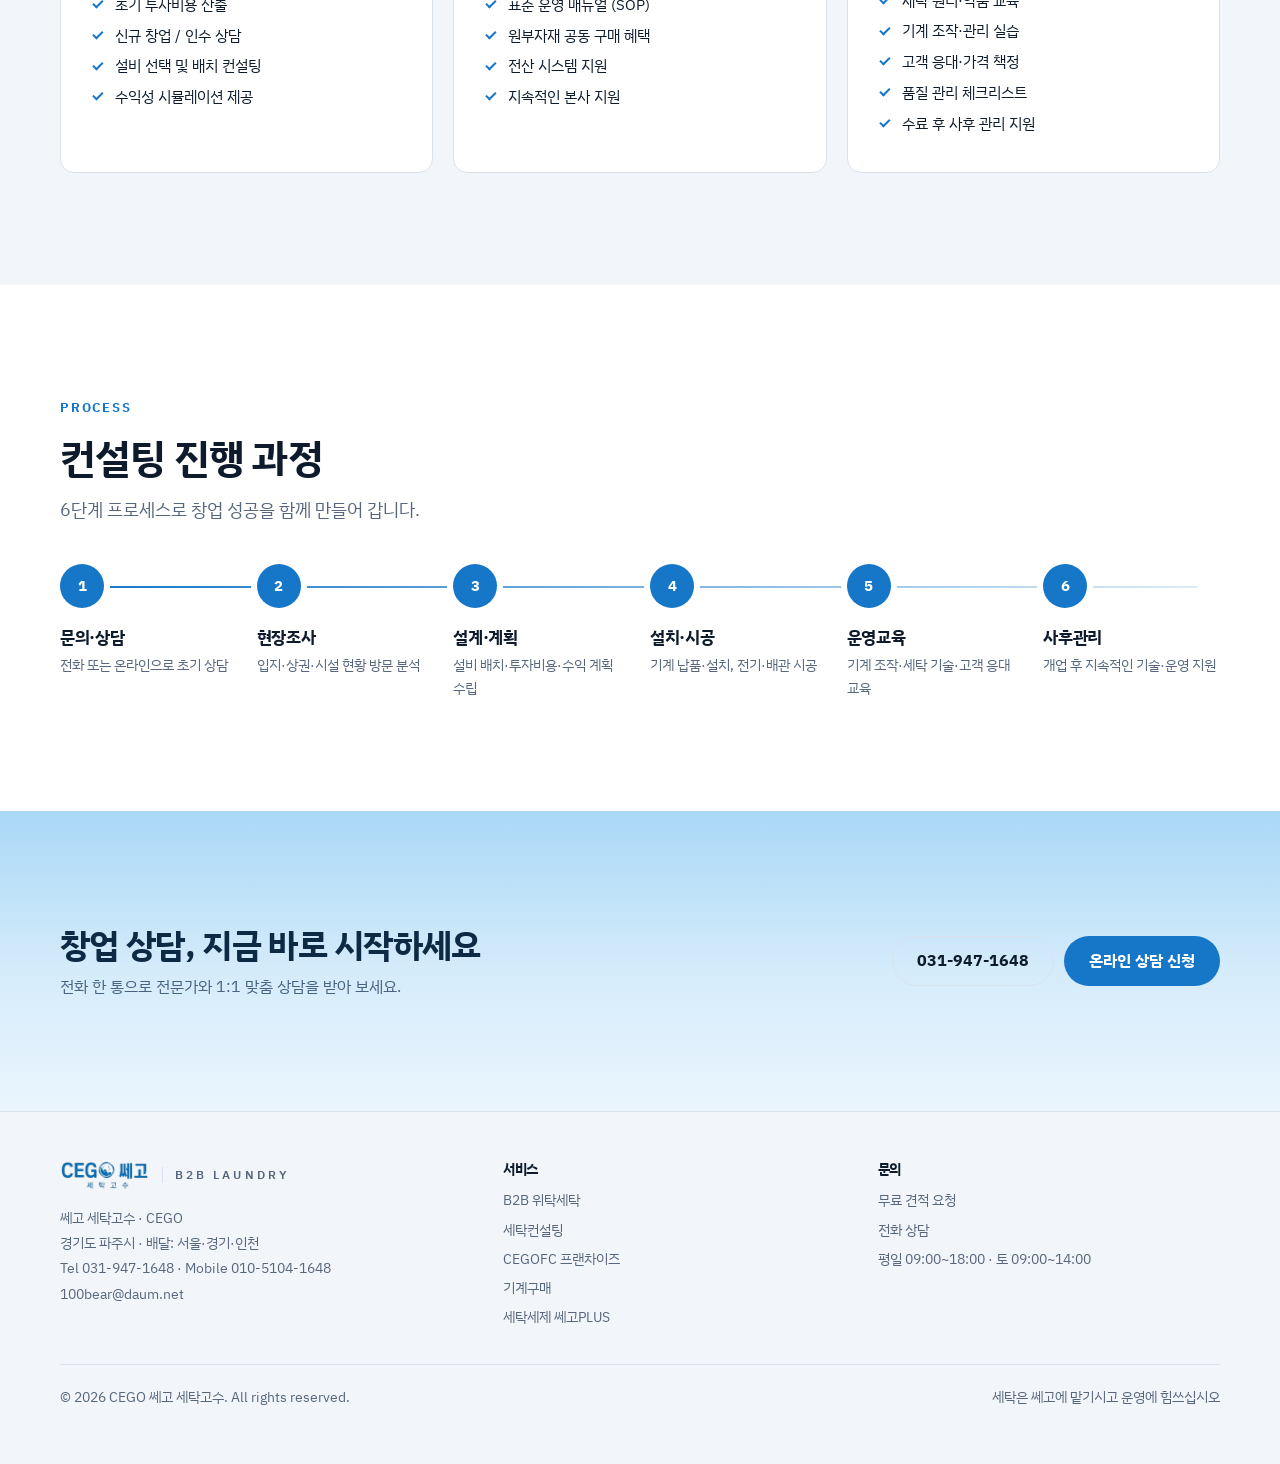
==== commit 6c771d2f: "feat: h2o 디자인 시스템으로 전체 페이지·상단 메뉴 리디자인 Co-Authored-By: Claude Opus 5.5 <noreply@anthropic.com>" ====
--- a/consulting.html
+++ b/consulting.html
@@ -1,257 +1,184 @@
 <!DOCTYPE html>
 <html lang="ko">
 <head>
+  <meta charset="UTF-8">
+  <meta name="viewport" content="width=device-width, initial-scale=1.0, viewport-fit=cover">
+  <title>세탁컨설팅 | CEGO 쎄고 세탁고수</title>
+  <meta name="description" content="CEGO 쎄고 세탁고수 세탁컨설팅 — 창업컨설팅, CEGOFC 프랜차이즈, 창업교육신청. 세탁업 전문가의 1:1 맞춤 컨설팅.">
+  <meta name="theme-color" content="#ffffff">
   <link rel="icon" type="image/png" href="images/favicon.png">
   <link rel="apple-touch-icon" href="images/favicon.png">
-  <meta charset="UTF-8">
-  <meta name="viewport" content="width=device-width, initial-scale=1.0">
-  <meta name="description" content="CEGO 쎄고 세탁고수 세탁컨설팅 — 창업컨설팅, CEGOFC 프랜차이즈, 창업교육신청. 세탁업 전문가의 1:1 맞춤 컨설팅.">
-  <title>세탁컨설팅 | CEGO 쎄고 세탁고수</title>
   <link rel="preconnect" href="https://fonts.googleapis.com">
   <link rel="preconnect" href="https://fonts.gstatic.com" crossorigin>
-  <link href="https://fonts.googleapis.com/css2?family=Noto+Sans+KR:wght@400;500;600;700;800&display=swap" rel="stylesheet">
+  <link href="https://fonts.googleapis.com/css2?family=IBM+Plex+Sans+KR:wght@400;500;700&display=swap" rel="stylesheet">
   <link rel="stylesheet" href="assets/css/style.css">
 </head>
 <body>
-
-  <!-- ===== 헤더 ===== -->
-  <header class="header" role="banner">
-    <div class="header-inner">
-      <a href="index.html" class="header-logo" aria-label="CEGO 쎄고 세탁고수 홈으로">
-        <img src="images/cego-logo-transparent.png" alt="CEGO 쎄고 세탁고수 로고">
+  <header class="header">
+    <div class="header-halo" aria-hidden="true"></div>
+    <div class="wrap header-bar">
+      <a href="index.html" class="brand" aria-label="CEGO 쎄고 세탁고수 홈">
+        <img src="images/cego-logo-transparent.png" alt="CEGO 쎄고 세탁고수" width="102" height="34">
+        <span class="brand-sep" aria-hidden="true"></span>
+        <span class="brand-word">B2B Laundry</span>
       </a>
-      <nav class="nav-desktop" role="navigation" aria-label="주요 메뉴">
-        <a href="index.html">홈</a>
-        <a href="consulting.html" class="active">세탁컨설팅</a>
-        <a href="machines.html">기계구매</a>
-        <a href="detergent.html">세탁세제</a>
-        <a href="quote.html">견적요청</a>
+      <nav class="gnb" aria-label="주요 메뉴">
+        <a href="index.html#service" data-pages="index.html">세탁 서비스</a>
+        <a href="consulting.html" data-pages="consulting.html">세탁컨설팅</a>
+        <a href="machines.html" data-pages="machines.html detergent.html">기계·세제</a>
+        <a href="index.html#about" data-pages="">회사소개</a>
+        <a href="quote.html" data-pages="quote.html">고객지원</a>
       </nav>
-      <a href="quote.html" class="btn btn-orange header-cta">견적 문의</a>
-      <button class="hamburger" aria-label="메뉴 열기" aria-expanded="false" aria-controls="navMobile">
-        <span></span><span></span><span></span>
-      </button>
+      <div class="header-right">
+        <a href="quote.html" class="pillbtn">견적 요청</a>
+        <button class="burger" type="button" aria-label="메뉴 열기" aria-expanded="false" aria-controls="mnav"><span></span><span></span><span></span></button>
+      </div>
     </div>
-    <nav class="nav-mobile" id="navMobile" role="navigation" aria-label="모바일 메뉴">
-      <a href="index.html"><svg style="width:16px;height:16px;vertical-align:-3px;margin-right:4px" viewBox="0 0 24 24" fill="currentColor" xmlns="http://www.w3.org/2000/svg"><path d="M11.47 3.84a.75.75 0 011.06 0l8.69 8.69a.75.75 0 101.06-1.06l-8.689-8.69a2.25 2.25 0 00-3.182 0l-8.69 8.69a.75.75 0 001.061 1.06l8.69-8.69z"/><path d="M12 5.432l8.159 8.159c.03.03.06.058.091.086v6.198c0 1.035-.84 1.875-1.875 1.875H15a.75.75 0 01-.75-.75v-4.5a.75.75 0 00-.75-.75h-3a.75.75 0 00-.75.75V21a.75.75 0 01-.75.75H5.625a1.875 1.875 0 01-1.875-1.875v-6.198a2.29 2.29 0 00.091-.086L12 5.43z"/></svg>홈</a>
-      <a href="consulting.html"><svg style="width:16px;height:16px;vertical-align:-3px;margin-right:4px" viewBox="0 0 24 24" fill="currentColor" xmlns="http://www.w3.org/2000/svg"><path d="M12 .75a8.25 8.25 0 00-4.135 15.39c.686.398 1.115 1.008 1.134 1.623a.75.75 0 00.577.706c.352.083.71.148 1.074.195.323.041.6-.218.6-.544v-4.661a6.714 6.714 0 01-.937-.171.75.75 0 11.374-1.453 5.261 5.261 0 002.626 0 .75.75 0 11.374 1.452 6.712 6.712 0 01-.937.172v4.66c0 .327.277.586.6.545.364-.047.722-.112 1.074-.195a.75.75 0 00.577-.706c.02-.615.448-1.225 1.134-1.623A8.25 8.25 0 0012 .75z"/></svg>세탁컨설팅</a>
-      <a href="machines.html"><svg style="width:16px;height:16px;vertical-align:-3px;margin-right:4px" viewBox="0 0 24 24" fill="currentColor" xmlns="http://www.w3.org/2000/svg"><path fill-rule="evenodd" d="M11.078 2.25c-.917 0-1.699.663-1.85 1.567L9.05 4.889c-.02.12-.115.26-.297.348a7.493 7.493 0 00-.986.57c-.166.115-.334.126-.45.083L6.3 5.508a1.875 1.875 0 00-2.282.819l-.922 1.597a1.875 1.875 0 00.432 2.385l.84.692c.095.078.17.229.154.43a7.598 7.598 0 000 1.139c.015.2-.059.352-.153.43l-.841.692a1.875 1.875 0 00-.432 2.385l.922 1.597a1.875 1.875 0 002.282.818l1.019-.382c.115-.043.283-.031.45.082.312.214.641.405.985.57.182.088.277.228.297.35l.178 1.071c.151.904.933 1.567 1.85 1.567h1.844c.916 0 1.699-.663 1.85-1.567l.178-1.072c.02-.12.114-.26.297-.349.344-.165.673-.356.985-.57.167-.114.335-.125.45-.082l1.02.382a1.875 1.875 0 002.28-.819l.923-1.597a1.875 1.875 0 00-.432-2.385l-.84-.692c-.095-.078-.17-.229-.154-.43a7.614 7.614 0 000-1.139c-.016-.2.059-.352.153-.43l.84-.692c.708-.582.891-1.59.433-2.385l-.922-1.597a1.875 1.875 0 00-2.282-.818l-1.02.382c-.114.043-.282.031-.449-.083a7.49 7.49 0 00-.985-.57c-.183-.087-.277-.227-.297-.348l-.179-1.072a1.875 1.875 0 00-1.85-1.567h-1.843zM12 15.75a3.75 3.75 0 100-7.5 3.75 3.75 0 000 7.5z" clip-rule="evenodd"/></svg>기계구매</a>
-      <a href="detergent.html"><svg style="width:16px;height:16px;vertical-align:-3px;margin-right:4px" viewBox="0 0 24 24" fill="currentColor" xmlns="http://www.w3.org/2000/svg"><path fill-rule="evenodd" d="M10.5 3.798v5.02a3 3 0 01-.879 2.121l-2.377 2.377a9.845 9.845 0 015.091 1.013 8.315 8.315 0 005.713.636l.285-.071-3.954-3.955a3 3 0 01-.879-2.121v-5.02a23.614 23.614 0 00-3 0zm4.5.138a.75.75 0 00.093-1.495A24.837 24.837 0 0012 2.25a25.048 25.048 0 00-3.093.191A.75.75 0 009 3.936v4.882a1.5 1.5 0 01-.44 1.06l-6.293 6.294c-1.62 1.621-.903 4.475 1.471 4.88 2.686.46 5.447.698 8.262.698 2.816 0 5.576-.239 8.262-.697 2.373-.406 3.092-3.26 1.47-4.881L15.44 9.879A1.5 1.5 0 0115 8.818V4.936z" clip-rule="evenodd"/></svg>세탁세제</a>
-      <a href="quote.html"><svg style="width:16px;height:16px;vertical-align:-3px;margin-right:4px" viewBox="0 0 24 24" fill="currentColor" xmlns="http://www.w3.org/2000/svg"><path fill-rule="evenodd" d="M7.502 6h7.128A3.375 3.375 0 0118 9.375v9.375a3 3 0 003-3V6.108c0-1.505-1.125-2.811-2.664-2.94a48.972 48.972 0 00-.673-.05A3 3 0 0015 1.5h-1.5a3 3 0 00-2.663 1.618c-.225.015-.45.032-.673.05C8.662 3.295 7.554 4.542 7.502 6zM13.5 3A1.5 1.5 0 0112 4.5h4.5A1.5 1.5 0 0115 3h-1.5z" clip-rule="evenodd"/><path fill-rule="evenodd" d="M3 9.375C3 8.339 3.84 7.5 4.875 7.5h9.75c1.036 0 1.875.84 1.875 1.875v11.25c0 1.035-.84 1.875-1.875 1.875h-9.75A1.875 1.875 0 013 20.625V9.375zM6 12a.75.75 0 01.75-.75h.008a.75.75 0 01.75.75v.008a.75.75 0 01-.75.75H6.75a.75.75 0 01-.75-.75V12zm2.25 0a.75.75 0 01.75-.75h3.75a.75.75 0 010 1.5H9a.75.75 0 01-.75-.75zM6 15a.75.75 0 01.75-.75h.008a.75.75 0 01.75.75v.008a.75.75 0 01-.75.75H6.75a.75.75 0 01-.75-.75V15zm2.25 0a.75.75 0 01.75-.75h3.75a.75.75 0 010 1.5H9a.75.75 0 01-.75-.75zM6 18a.75.75 0 01.75-.75h.008a.75.75 0 01.75.75v.008a.75.75 0 01-.75.75H6.75a.75.75 0 01-.75-.75V18zm2.25 0a.75.75 0 01.75-.75h3.75a.75.75 0 010 1.5H9a.75.75 0 01-.75-.75z" clip-rule="evenodd"/></svg>견적요청</a>
-      <div class="nav-cta-mobile">
-        <a href="tel:031-947-1648"><svg style="width:16px;height:16px;vertical-align:-3px;margin-right:4px" viewBox="0 0 24 24" fill="currentColor" xmlns="http://www.w3.org/2000/svg"><path fill-rule="evenodd" d="M1.5 4.5a3 3 0 013-3h1.372c.86 0 1.61.586 1.819 1.42l1.105 4.423a1.875 1.875 0 01-.694 1.955l-1.293.97c-.135.101-.164.249-.126.352a11.285 11.285 0 006.697 6.697c.103.038.25.009.352-.126l.97-1.293a1.875 1.875 0 011.955-.694l4.423 1.105c.834.209 1.42.959 1.42 1.82V19.5a3 3 0 01-3 3h-2.25C8.552 22.5 1.5 15.448 1.5 6.75V4.5z" clip-rule="evenodd"/></svg>031-947-1648 전화 문의</a>
+    <div class="mega" aria-hidden="false">
+      <div class="wrap mega-cols">
+        <div class="mega-col"><p>맡기면 끝나는 B2B 세탁</p><a href="index.html#service">B2B 위탁세탁</a><a href="index.html#flow">세탁 공정</a><a href="index.html#why">왜 쎄고인가</a></div>
+        <div class="mega-col"><p>세탁업을 시작한다면</p><a href="consulting.html#startup">창업 컨설팅</a><a href="consulting.html#franchise">CEGOFC 프랜차이즈</a><a href="consulting.html#education">창업 교육</a><a href="consulting.html#process">진행 과정</a></div>
+        <div class="mega-col"><p>검증된 설비와 세제</p><a href="machines.html#washer">업소용 세탁기</a><a href="machines.html#dryer">업소용 건조기</a><a href="machines.html#ironer">다림기 · 폴더</a><a href="detergent.html">세제 쎄고PLUS<span class=new>NEW</span></a></div>
+        <div class="mega-col"><p>쎄고를 알아본 뒤</p><a href="index.html#about">쎄고 소개</a><a href="index.html#growth">숫자로 보는 쎄고</a><a href="index.html#gallery">세탁공장 현장</a></div>
+        <div class="mega-col"><p>언제든 물어보세요</p><a href="quote.html">무료 견적 요청</a><a href="tel:031-947-1648">전화 상담 031-947-1648</a><a href="sms:010-5104-1648">문자 상담 010-5104-1648</a></div>
+      </div>
+    </div>
+    <nav class="mnav" id="mnav" hidden aria-label="모바일 메뉴">
+      <div class="wrap">
+      <div class="mnav-group"><h5>세탁 서비스</h5><p>맡기면 끝나는 B2B 세탁</p><a href="index.html#service">B2B 위탁세탁</a><a href="index.html#flow">세탁 공정</a><a href="index.html#why">왜 쎄고인가</a></div>
+      <div class="mnav-group"><h5>세탁컨설팅</h5><p>세탁업을 시작한다면</p><a href="consulting.html#startup">창업 컨설팅</a><a href="consulting.html#franchise">CEGOFC 프랜차이즈</a><a href="consulting.html#education">창업 교육</a><a href="consulting.html#process">진행 과정</a></div>
+      <div class="mnav-group"><h5>기계·세제</h5><p>검증된 설비와 세제</p><a href="machines.html#washer">업소용 세탁기</a><a href="machines.html#dryer">업소용 건조기</a><a href="machines.html#ironer">다림기 · 폴더</a><a href="detergent.html">세제 쎄고PLUS</a></div>
+      <div class="mnav-group"><h5>회사소개</h5><p>쎄고를 알아본 뒤</p><a href="index.html#about">쎄고 소개</a><a href="index.html#growth">숫자로 보는 쎄고</a><a href="index.html#gallery">세탁공장 현장</a></div>
+      <div class="mnav-group"><h5>고객지원</h5><p>언제든 물어보세요</p><a href="quote.html">무료 견적 요청</a><a href="tel:031-947-1648">전화 상담 031-947-1648</a><a href="sms:010-5104-1648">문자 상담 010-5104-1648</a></div>
+        <div class="mnav-foot">
+          <a href="quote.html" class="btn btn-primary btn-block">무료 견적 요청하기</a>
+          <small>031-947-1648 · 평일 09:00~18:00</small>
+        </div>
       </div>
     </nav>
   </header>
 
   <main>
+    <section class="fhero">
+      <img src="images/flow/consulting-hero.jpg" alt="세탁 창업 상담 장면" fetchpriority="high">
+      <div class="wrap">
+        <div class="fhero-body">
+          <span class="eyebrow">Consulting</span>
+          <h1 class="h-xl">세탁 창업,<br><em>쎄고</em>가 함께합니다</h1>
+          <p class="lead">신규 창업부터 인수 상담, 프랜차이즈, 교육까지 세탁업의 모든 단계를 전문가가 직접 안내합니다.</p>
+          <div class="btn-row"><a href="quote.html?type=세탁컨설팅" class="btn btn-primary">창업 상담 신청</a><a href="tel:031-947-1648" class="btn btn-hero-ghost">031-947-1648</a></div>
+        </div>
+      </div>
+      <button class="scroll-cue" type="button" aria-label="아래로 스크롤">SCROLL</button>
+    </section>
 
-    <!-- ===== 페이지 히어로 ===== -->
-    <section class="page-hero" aria-label="세탁컨설팅 페이지 소개">
-      <img class="page-hero-bg" src="images/consulting-3031678_1920.jpg" alt="세탁 창업 컨설팅 배경 이미지">
-      <div class="page-hero-overlay"></div>
-      <div class="container">
-        <div class="page-hero-content">
-          <h1>세탁 창업, 쎄고가 함께합니다</h1>
-          <p>신규 창업부터 인수 상담, 프랜차이즈, 교육까지<br>세탁업의 모든 단계를 전문가가 직접 안내합니다.</p>
+    <section class="band band-surface" id="consulting">
+      <div class="wrap">
+        <div class="sec-head">
+          <span class="eyebrow">Service</span>
+          <h2 class="h-l">세 가지 방법으로 시작을 돕습니다</h2>
+          <p class="lead">세탁업 전문가의 20년 노하우를 바탕으로 맞춤형 컨설팅을 제공합니다.</p>
+        </div>
+        <div class="grid g3">
+          <article class="biz rv" id="startup" style="cursor:default">
+            <div class="biz-img"><img src="images/flow/consulting-startup.jpg" alt="세탁 창업 컨설팅 상담" loading="lazy"></div>
+            <div class="biz-body">
+              <span class="tag">01 창업 컨설팅</span>
+              <h3>창업 컨설팅</h3>
+              <p>신규 창업부터 기존 세탁소 인수까지, 쎄고 전문가가 처음부터 끝까지 함께합니다.</p>
+              <ul class="ticks"><li>상권·입지 분석 및 추천</li><li>초기 투자비용 산출</li><li>신규 창업 / 인수 상담</li><li>설비 선택 및 배치 컨설팅</li><li>수익성 시뮬레이션 제공</li></ul>
+            </div>
+          </article>
+          <article class="biz rv" id="franchise" style="cursor:default">
+            <div class="biz-img"><img src="images/flow/consulting-franchise.jpg" alt="CEGOFC 프랜차이즈 세탁 매장" loading="lazy"></div>
+            <div class="biz-body">
+              <span class="tag">02 프랜차이즈</span>
+              <h3>CEGOFC 프랜차이즈</h3>
+              <p>쎄고의 브랜드와 시스템을 그대로 — 검증된 세탁 프랜차이즈로 리스크를 줄이세요.</p>
+              <ul class="ticks"><li>브랜드 라이선스 제공</li><li>표준 운영 매뉴얼 (SOP)</li><li>원부자재 공동 구매 혜택</li><li>전산 시스템 지원</li><li>지속적인 본사 지원</li></ul>
+            </div>
+          </article>
+          <article class="biz rv" id="education" style="cursor:default">
+            <div class="biz-img"><img src="images/flow/consulting-education.jpg" alt="세탁공장 현장 교육" loading="lazy"></div>
+            <div class="biz-body">
+              <span class="tag">03 창업 교육</span>
+              <h3>창업 교육</h3>
+              <p>실제 세탁공장에서 진행하는 현장 교육 — 이론부터 실습까지 운영에 필요한 모든 것을 배웁니다.</p>
+              <ul class="ticks"><li>세탁 원리·약품 교육</li><li>기계 조작·관리 실습</li><li>고객 응대·가격 책정</li><li>품질 관리 체크리스트</li><li>수료 후 사후 관리 지원</li></ul>
+            </div>
+          </article>
         </div>
       </div>
     </section>
 
-    <!-- ===== 컨설팅 서비스 3가지 ===== -->
-    <section class="consulting-services" id="consulting" aria-label="컨설팅 서비스">
-      <div class="container">
-        <div class="section-header fade-in">
-          <span class="section-label">CONSULTING</span>
-          <h2 class="section-title">쎄고 컨설팅 서비스</h2>
-          <p class="section-desc">세탁업 전문가의 20년 노하우를 바탕으로 맞춤형 컨설팅을 제공합니다</p>
+    <section class="band" id="process">
+      <div class="wrap">
+        <div class="sec-head">
+          <span class="eyebrow">Process</span>
+          <h2 class="h-l">컨설팅 진행 과정</h2>
+          <p class="lead">6단계 프로세스로 창업 성공을 함께 만들어 갑니다.</p>
         </div>
-        <div class="consulting-grid">
-
-          <!-- 창업 컨설팅 -->
-          <div class="consulting-card fade-in delay-1" id="startup">
-            <div class="consulting-card-img">
-              <img src="images/agree-1728448_1920.jpg" alt="세탁 창업 컨설팅 상담 사진">
-            </div>
-            <div class="consulting-card-body">
-              <div class="consulting-card-num">01</div>
-              <h3>창업컨설팅</h3>
-              <p>세탁 창업을 결심하셨나요? 신규 창업부터 기존 세탁소 인수까지, 쎄고 전문가가 처음부터 끝까지 함께합니다.</p>
-              <ul>
-                <li>상권·입지 분석 및 추천</li>
-                <li>초기 투자비용 산출</li>
-                <li>신규 창업 / 인수 상담</li>
-                <li>설비 선택 및 배치 컨설팅</li>
-                <li>수익성 시뮬레이션 제공</li>
-              </ul>
-            </div>
-          </div>
-
-          <!-- CEGOFC 프랜차이즈 -->
-          <div class="consulting-card fade-in delay-2" id="franchise">
-            <div class="consulting-card-img">
-              <img src="images/business-1031754_1920.jpg" alt="CEGOFC 프랜차이즈 비즈니스 파트너십">
-            </div>
-            <div class="consulting-card-body">
-              <div class="consulting-card-num">02</div>
-              <h3>CEGOFC 프랜차이즈</h3>
-              <p>쎄고의 브랜드와 시스템을 그대로 — 검증된 세탁 프랜차이즈로 리스크를 최소화하고 수익을 극대화하세요.</p>
-              <ul>
-                <li>브랜드 라이선스 제공</li>
-                <li>표준 운영 매뉴얼 (SOP)</li>
-                <li>원부자재 공동 구매 혜택</li>
-                <li>전산 시스템 지원</li>
-                <li>지속적인 본사 지원</li>
-              </ul>
-            </div>
-          </div>
-
-          <!-- 창업교육신청 -->
-          <div class="consulting-card fade-in delay-3" id="education">
-            <div class="consulting-card-img">
-              <img src="images/laundromat-315374_1280.jpg" alt="세탁 창업 교육 실습 현장">
-            </div>
-            <div class="consulting-card-body">
-              <div class="consulting-card-num">03</div>
-              <h3>창업교육신청</h3>
-              <p>실제 세탁공장에서 진행되는 현장 교육 — 이론부터 실습까지, 세탁업 운영에 필요한 모든 것을 배웁니다.</p>
-              <ul>
-                <li>세탁 원리·약품 교육</li>
-                <li>기계 조작·관리 실습</li>
-                <li>고객 응대·가격 책정</li>
-                <li>품질 관리 체크리스트</li>
-                <li>수료 후 사후 관리 지원</li>
-              </ul>
-            </div>
-          </div>
-
-        </div>
+        <ol class="steps" style="--n:6">
+          <li class="step rv"><i>1</i><h4>문의·상담</h4><p>전화 또는 온라인으로 초기 상담</p></li>
+          <li class="step rv"><i>2</i><h4>현장조사</h4><p>입지·상권·시설 현황 방문 분석</p></li>
+          <li class="step rv"><i>3</i><h4>설계·계획</h4><p>설비 배치·투자비용·수익 계획 수립</p></li>
+          <li class="step rv"><i>4</i><h4>설치·시공</h4><p>기계 납품·설치, 전기·배관 시공</p></li>
+          <li class="step rv"><i>5</i><h4>운영교육</h4><p>기계 조작·세탁 기술·고객 응대 교육</p></li>
+          <li class="step rv"><i>6</i><h4>사후관리</h4><p>개업 후 지속적인 기술·운영 지원</p></li>
+        </ol>
       </div>
     </section>
 
-    <!-- ===== 컨설팅 프로세스 ===== -->
-    <section class="process" aria-label="컨설팅 진행 프로세스">
-      <div class="container">
-        <div class="section-header fade-in">
-          <span class="section-label">PROCESS</span>
-          <h2 class="section-title">컨설팅 진행 과정</h2>
-          <p class="section-desc">체계적인 6단계 프로세스로 창업 성공을 함께 만들어갑니다</p>
-        </div>
-        <div class="process-steps">
-          <div class="process-step fade-in delay-1">
-            <div class="process-step-num">1</div>
-            <div>
-              <h4>문의·상담</h4>
-              <p>전화 또는 온라인으로 초기 상담 진행</p>
-            </div>
-          </div>
-          <div class="process-step fade-in delay-2">
-            <div class="process-step-num">2</div>
-            <div>
-              <h4>현장조사</h4>
-              <p>입지·상권·시설 현황 전문가 방문 분석</p>
-            </div>
-          </div>
-          <div class="process-step fade-in delay-3">
-            <div class="process-step-num">3</div>
-            <div>
-              <h4>설계·계획</h4>
-              <p>설비 배치·투자비용·수익 계획 수립</p>
-            </div>
-          </div>
-          <div class="process-step fade-in delay-1">
-            <div class="process-step-num">4</div>
-            <div>
-              <h4>설치·시공</h4>
-              <p>기계 납품 및 설치, 전기·배관 시공</p>
-            </div>
-          </div>
-          <div class="process-step fade-in delay-2">
-            <div class="process-step-num">5</div>
-            <div>
-              <h4>운영교육</h4>
-              <p>기계 조작·세탁 기술·고객 응대 교육</p>
-            </div>
-          </div>
-          <div class="process-step fade-in delay-3">
-            <div class="process-step-num">6</div>
-            <div>
-              <h4>사후관리</h4>
-              <p>개업 후 지속적인 기술·운영 지원</p>
-            </div>
-          </div>
-        </div>
-      </div>
-    </section>
-
-    <!-- ===== CTA 배너 ===== -->
-    <section class="cta-banner" aria-label="컨설팅 상담 문의">
-      <div class="container">
-        <h2 class="fade-in">창업 상담, 지금 바로 시작하세요</h2>
-        <p class="fade-in delay-1">전화 한 통으로 전문가와 1:1 맞춤 상담을 받아보세요</p>
-        <div class="cta-banner-btns fade-in delay-2">
-          <a href="tel:031-947-1648" class="cta-phone">
-            <span class="cta-phone-icon"><svg width="24" height="24" viewBox="0 0 24 24" fill="currentColor" xmlns="http://www.w3.org/2000/svg"><path fill-rule="evenodd" d="M1.5 4.5a3 3 0 013-3h1.372c.86 0 1.61.586 1.819 1.42l1.105 4.423a1.875 1.875 0 01-.694 1.955l-1.293.97c-.135.101-.164.249-.126.352a11.285 11.285 0 006.697 6.697c.103.038.25.009.352-.126l.97-1.293a1.875 1.875 0 011.955-.694l4.423 1.105c.834.209 1.42.959 1.42 1.82V19.5a3 3 0 01-3 3h-2.25C8.552 22.5 1.5 15.448 1.5 6.75V4.5z" clip-rule="evenodd"/></svg></span>
-            031-947-1648
-          </a>
-          <a href="quote.html" class="btn btn-white" style="margin-left: 16px;">온라인 견적 신청 →</a>
-        </div>
+    <section class="band band-navy">
+      <div class="wrap cta rv">
+        <div><h2>창업 상담, 지금 바로 시작하세요</h2><p>전화 한 통으로 전문가와 1:1 맞춤 상담을 받아 보세요.</p></div>
+        <div class="btn-row"><a href="tel:031-947-1648" class="btn btn-ghost">031-947-1648</a><a href="quote.html?type=세탁컨설팅" class="btn btn-primary">온라인 상담 신청</a></div>
       </div>
     </section>
 
   </main>
 
-  <!-- ===== 푸터 ===== -->
-  <footer class="footer" role="contentinfo">
-    <div class="container">
+  <footer class="footer">
+    <div class="wrap">
       <div class="footer-grid">
-        <div class="footer-col">
-          <div class="footer-logo-wrap">
-            <img src="images/cego-black-log.jpg" alt="CEGO 쎄고 세탁고수 화이트 로고">
-          </div>
-          <p class="footer-desc">세탁은 쎄고에 맡기시고 운영에 힘쓰십시오!<br>호텔·연수원·헬스장·기숙사·관공서·대량 세탁업 B2B 전문 세탁 파트너.</p>
-          <div class="footer-contact">
-            <a href="tel:031-947-1648"><svg width="20" height="20" viewBox="0 0 24 24" fill="currentColor" xmlns="http://www.w3.org/2000/svg"><path fill-rule="evenodd" d="M1.5 4.5a3 3 0 013-3h1.372c.86 0 1.61.586 1.819 1.42l1.105 4.423a1.875 1.875 0 01-.694 1.955l-1.293.97c-.135.101-.164.249-.126.352a11.285 11.285 0 006.697 6.697c.103.038.25.009.352-.126l.97-1.293a1.875 1.875 0 011.955-.694l4.423 1.105c.834.209 1.42.959 1.42 1.82V19.5a3 3 0 01-3 3h-2.25C8.552 22.5 1.5 15.448 1.5 6.75V4.5z" clip-rule="evenodd"/></svg>031-947-1648</a>
-            <a href="tel:010-5104-1648"><svg width="20" height="20" viewBox="0 0 24 24" fill="currentColor" xmlns="http://www.w3.org/2000/svg"><path d="M10.5 18.75a.75.75 0 000 1.5h3a.75.75 0 000-1.5h-3z"/><path fill-rule="evenodd" d="M8.625.75A3.375 3.375 0 005.25 4.125v15.75a3.375 3.375 0 003.375 3.375h6.75a3.375 3.375 0 003.375-3.375V4.125A3.375 3.375 0 0015.375.75h-6.75zM7.5 4.125C7.5 3.504 8.004 3 8.625 3H9.75v.375c0 .621.504 1.125 1.125 1.125h2.25c.621 0 1.125-.504 1.125-1.125V3h1.125c.621 0 1.125.504 1.125 1.125v15.75c0 .621-.504 1.125-1.125 1.125h-6.75A1.125 1.125 0 017.5 19.875V4.125z" clip-rule="evenodd"/></svg>010-5104-1648</a>
+        <div>
+          <a href="index.html" class="brand" aria-label="CEGO 쎄고 세탁고수 홈">
+            <img src="images/cego-logo-transparent.png" alt="CEGO 쎄고 세탁고수" width="90" height="30">
+            <span class="brand-sep" aria-hidden="true"></span>
+            <span class="brand-word">B2B Laundry</span>
+          </a>
+          <div class="footer-info">
+            <span>쎄고 세탁고수 · CEGO</span>
+            <span>경기도 파주시 · 배달: 서울·경기·인천</span>
+            <span>Tel <a href="tel:031-947-1648">031-947-1648</a> · Mobile <a href="tel:010-5104-1648">010-5104-1648</a></span>
+            <span><a href="mailto:100bear@daum.net">100bear@daum.net</a></span>
           </div>
         </div>
-        <div class="footer-col">
+        <div>
           <h4>서비스</h4>
           <ul>
+            <li><a href="index.html#service">B2B 위탁세탁</a></li>
             <li><a href="consulting.html">세탁컨설팅</a></li>
             <li><a href="consulting.html#franchise">CEGOFC 프랜차이즈</a></li>
-            <li><a href="consulting.html#education">창업교육신청</a></li>
             <li><a href="machines.html">기계구매</a></li>
+            <li><a href="detergent.html">세탁세제 쎄고PLUS</a></li>
           </ul>
         </div>
-        <div class="footer-col">
-          <h4>기계 카테고리</h4>
-          <ul>
-            <li><a href="machines.html#washer">세탁기</a></li>
-            <li><a href="machines.html#dryer">건조기</a></li>
-            <li><a href="machines.html#ironer">다림기</a></li>
-            <li><a href="machines.html#transfer">고속폴더</a></li>
-          </ul>
-        </div>
-        <div class="footer-col">
-          <h4>빠른 문의</h4>
+        <div>
+          <h4>문의</h4>
           <ul>
             <li><a href="quote.html">무료 견적 요청</a></li>
             <li><a href="tel:031-947-1648">전화 상담</a></li>
+            <li>평일 09:00~18:00 · 토 09:00~14:00</li>
           </ul>
-          <div style="margin-top: 20px; font-size: 0.85rem; color: rgba(255,255,255,0.5); line-height: 1.8;">
-            <div><svg style="width:14px;height:14px;vertical-align:-2px;margin-right:4px;opacity:0.5" viewBox="0 0 24 24" fill="currentColor" xmlns="http://www.w3.org/2000/svg"><path fill-rule="evenodd" d="M11.54 22.351l.07.04.028.016a.76.76 0 00.723 0l.028-.015.071-.041a16.975 16.975 0 001.144-.742 19.58 19.58 0 002.683-2.282c1.944-2.003 3.5-4.697 3.5-8.327a8 8 0 10-16 0c0 3.63 1.556 6.324 3.5 8.327a19.58 19.58 0 002.683 2.282 16.975 16.975 0 001.144.742zM12 13.5a3 3 0 100-6 3 3 0 000 6z" clip-rule="evenodd"/></svg>경기도 파주시</div>
-            <div><svg style="width:14px;height:14px;vertical-align:-2px;margin-right:4px;opacity:0.5" viewBox="0 0 24 24" fill="currentColor" xmlns="http://www.w3.org/2000/svg"><path fill-rule="evenodd" d="M12 2.25c-5.385 0-9.75 4.365-9.75 9.75s4.365 9.75 9.75 9.75 9.75-4.365 9.75-9.75S17.385 2.25 12 2.25zM12.75 6a.75.75 0 00-1.5 0v6c0 .414.336.75.75.75h4.5a.75.75 0 000-1.5h-3.75V6z" clip-rule="evenodd"/></svg>평일 09:00 – 18:00</div>
-            <div><svg style="width:14px;height:14px;vertical-align:-2px;margin-right:4px;opacity:0.5" viewBox="0 0 24 24" fill="currentColor" xmlns="http://www.w3.org/2000/svg"><path d="M3.375 4.5C2.339 4.5 1.5 5.34 1.5 6.375V13.5h12V6.375c0-1.036-.84-1.875-1.875-1.875h-8.25zM13.5 15h-12v2.625c0 1.035.84 1.875 1.875 1.875h.375a3 3 0 116 0h3a.75.75 0 00.75-.75V15z"/><path d="M8.25 19.5a1.5 1.5 0 10-3 0 1.5 1.5 0 003 0zM15.75 6.75a.75.75 0 00-.75.75v11.25c0 .087.015.17.042.248a3 3 0 015.958.464c.853-.175 1.522-.935 1.464-1.883a18.659 18.659 0 00-3.732-10.104 1.837 1.837 0 00-1.47-.725H15.75z"/><path d="M19.5 19.5a1.5 1.5 0 10-3 0 1.5 1.5 0 003 0z"/></svg>배달: 서울·경기·인천</div>
-          </div>
         </div>
       </div>
-    </div>
-    <div class="footer-bottom">
-      <p>© 2024 CEGO 쎄고 세탁고수. All rights reserved. | <a href="http://www.cego.co.kr" style="color: rgba(255,255,255,0.4);">www.cego.co.kr</a></p>
+      <div class="footer-bottom">
+        <span>© 2026 CEGO 쎄고 세탁고수. All rights reserved.</span>
+        <span>세탁은 쎄고에 맡기시고 운영에 힘쓰십시오</span>
+      </div>
     </div>
   </footer>
-
   <script src="assets/js/main.js"></script>
 </body>
 </html>
--- a/assets/css/style.css
+++ b/assets/css/style.css
@@ -1,1596 +1,510 @@
-/* ===== CSS 변수 ===== */
+/* =========================================================
+   CEGO 쎄고 세탁고수 — h2o.cego.co.kr 디자인 시스템 기반
+   ========================================================= */
+
 :root {
-  --primary: #2E8BC0;
-  --primary-dark: #1B6A9C;
-  --navy: #3C3C3C;
-  --navy-dark: #2D2D2D;
-  --light-bg: #F0F6FA;
-  --orange: #4DA8DA;
-  --orange-dark: #2E8BC0;
-  --white: #FFFFFF;
-  --gray-100: #F5F5F5;
-  --gray-200: #E8E8E8;
-  --gray-400: #AAAAAA;
-  --gray-600: #6C757D;
-  --gray-800: #3C3C3C;
-  --text: #333333;
-  --shadow-sm: 0 2px 8px rgba(0,0,0,0.08);
-  --shadow-md: 0 4px 20px rgba(0,0,0,0.12);
-  --shadow-lg: 0 8px 40px rgba(0,0,0,0.16);
-  --radius: 12px;
-  --radius-sm: 8px;
-  --transition: 0.3s ease;
-}
-
-/* ===== 리셋 & 기본 ===== */
-*, *::before, *::after {
-  box-sizing: border-box;
-  margin: 0;
-  padding: 0;
-}
-
-html {
-  scroll-behavior: smooth;
-  -webkit-text-size-adjust: 100%;
-}
-
+  --bg: #ffffff;
+  --surface: #f2f6fa;
+  --surface-2: #e8eff6;
+  --line: #d9e2ec;
+  --ink: #0d1b2c;
+  --muted: #56677d;
+  --faint: #8494a8;
+  --brand: #1677c9;
+  --brand-ink: #ffffff;
+  --brand-soft: #e3f0fb;
+  --cyan: #35b2e5;
+  --navy: #cfe7f9;
+  --navy-ink: #0d2a45;
+  --navy-muted: #46647f;
+  --navy-accent: #1677c9;
+  --navy-bg: linear-gradient(180deg, #a9d8f6 0%, #d6ecfb 55%, #eaf5fd 100%);
+  --gold: #f5c935;
+  --ok: #1d8a55;
+  --hero-ink: #ffffff;
+  --hero-shade: #08122a;
+  --moon-a: #a9d8f6;
+  --moon-b: #d6ecfb;
+  --cego: #0068B0;
+
+  --f-body: "Pretendard", "IBM Plex Sans KR", -apple-system, "Apple SD Gothic Neo", "Malgun Gothic", sans-serif;
+  --radius: 14px;
+  --wrap: 1160px;
+  --head-h: 68px;
+  --ease: cubic-bezier(.2, .7, .2, 1);
+}
+
+/* ---------- 리셋 ---------- */
+*, *::before, *::after { box-sizing: border-box; margin: 0; padding: 0; }
+html { scroll-behavior: smooth; -webkit-text-size-adjust: 100%; scroll-padding-top: calc(var(--head-h) + 16px); }
 body {
-  font-family: 'Noto Sans KR', sans-serif;
-  color: var(--text);
-  line-height: 1.6;
+  font-family: var(--f-body);
   font-size: 16px;
+  line-height: 1.65;
+  color: var(--ink);
+  background: var(--bg);
+  word-break: keep-all;
+  -webkit-font-smoothing: antialiased;
   overflow-x: hidden;
 }
-
-img {
-  max-width: 100%;
-  height: auto;
-  display: block;
-}
-
-a {
-  color: inherit;
-  text-decoration: none;
-}
-
-ul { list-style: none; }
-
-/* ===== 컨테이너 ===== */
-.container {
-  max-width: 1200px;
+body.lock { overflow: hidden; }
+img, video { max-width: 100%; display: block; }
+a { color: inherit; text-decoration: none; }
+ul, ol { list-style: none; }
+button { font: inherit; color: inherit; background: none; border: 0; cursor: pointer; }
+:focus-visible { outline: 3px solid var(--cyan); outline-offset: 2px; border-radius: 6px; }
+
+.wrap {
+  width: 100%;
+  max-width: calc(var(--wrap) + 2 * max(16px, env(safe-area-inset-left)));
   margin: 0 auto;
-  padding: 0 20px;
-}
-
-/* ===== 타이포그래피 ===== */
-h1 { font-size: clamp(2rem, 5vw, 3.5rem); font-weight: 800; line-height: 1.2; }
-h2 { font-size: clamp(1.6rem, 3.5vw, 2.4rem); font-weight: 700; line-height: 1.3; }
-h3 { font-size: clamp(1.1rem, 2.5vw, 1.5rem); font-weight: 700; }
-h4 { font-size: clamp(1rem, 2vw, 1.2rem); font-weight: 600; }
-p { font-size: clamp(0.9rem, 1.8vw, 1rem); }
-
-/* ===== 버튼 ===== */
+  padding-left: max(16px, env(safe-area-inset-left));
+  padding-right: max(16px, env(safe-area-inset-right));
+}
+@media (min-width: 761px) { .wrap { padding-left: 24px; padding-right: 24px; max-width: calc(var(--wrap) + 48px); } }
+
+/* ---------- 타이포 ---------- */
+h1, h2, h3, h4 { letter-spacing: -0.02em; line-height: 1.3; text-wrap: balance; font-weight: 700; }
+.eyebrow {
+  display: inline-block;
+  font-size: 13px;
+  font-weight: 700;
+  letter-spacing: .14em;
+  text-transform: uppercase;
+  color: var(--brand);
+}
+.h-xl { font-size: clamp(32px, 5.2vw, 56px); }
+.h-l  { font-size: clamp(26px, 3.6vw, 40px); }
+.h-m  { font-size: 20px; }
+.lead { font-size: 18px; color: var(--muted); max-width: 62ch; }
+.muted { color: var(--muted); }
+
+/* ---------- 버튼 ---------- */
 .btn {
-  display: inline-flex;
-  align-items: center;
-  justify-content: center;
-  gap: 8px;
-  padding: 14px 28px;
-  min-height: 48px;
-  border-radius: 6px;
-  font-size: 1rem;
-  font-weight: 700;
-  font-family: 'Noto Sans KR', sans-serif;
-  cursor: pointer;
-  border: none;
-  transition: all var(--transition);
+  display: inline-flex; align-items: center; justify-content: center; gap: 8px;
+  font-weight: 700; font-size: 16px; line-height: 1.2;
+  padding: 14px 24px; min-height: 48px;
+  border-radius: 999px; border: 1px solid transparent;
+  transition: transform .15s ease, background .15s ease, filter .15s ease, border-color .15s ease;
   white-space: nowrap;
-  text-decoration: none;
-}
-
-.btn-primary {
-  background: var(--primary);
-  color: var(--white);
-}
-.btn-primary:hover {
-  background: var(--primary-dark);
-  transform: translateY(-2px);
-  box-shadow: 0 6px 20px rgba(0,174,207,0.4);
-}
-
-.btn-orange {
-  background: var(--orange);
-  color: var(--white);
-}
-.btn-orange:hover {
-  background: var(--orange-dark);
-  transform: translateY(-2px);
-  box-shadow: 0 6px 20px rgba(247,127,0,0.4);
-}
-
-.btn-outline {
-  background: transparent;
-  color: var(--white);
-  border: 2px solid var(--white);
-}
-.btn-outline:hover {
-  background: var(--white);
-  color: var(--navy);
-  transform: translateY(-2px);
-}
-
-.btn-white {
-  background: var(--white);
-  color: var(--navy);
-}
-.btn-white:hover {
-  background: var(--light-bg);
-  transform: translateY(-2px);
-}
-
-/* ===== 섹션 공통 ===== */
-section {
-  padding: 80px 0;
-}
-
-.section-header {
-  text-align: center;
-  margin-bottom: 60px;
-}
-
-.section-label {
-  display: inline-block;
-  background: var(--light-bg);
-  color: var(--primary);
-  font-size: 0.85rem;
-  font-weight: 700;
-  letter-spacing: 2px;
-  text-transform: uppercase;
-  padding: 6px 16px;
-  border-radius: 20px;
-  margin-bottom: 16px;
-}
-
-.section-title {
-  color: var(--navy);
-  margin-bottom: 16px;
-}
-
-.section-desc {
-  color: var(--gray-600);
-  max-width: 600px;
-  margin: 0 auto;
-  font-size: 1.05rem;
-  line-height: 1.8;
-}
-
-/* ===== 페이지 히어로 (내부 페이지) ===== */
-.page-hero {
-  padding: 120px 0 60px;
-  position: relative;
-  overflow: hidden;
-  min-height: 320px;
-  display: flex;
-  align-items: center;
-}
-
-.page-hero-bg {
-  position: absolute;
-  inset: 0;
-  width: 100%;
-  height: 100%;
-  object-fit: cover;
-  object-position: center;
-}
-
-.page-hero-overlay {
-  position: absolute;
-  inset: 0;
-  background: linear-gradient(135deg, rgba(27,106,156,0.88) 0%, rgba(46,139,192,0.75) 100%);
-}
-
-.page-hero-content {
-  position: relative;
-  z-index: 1;
-  color: var(--white);
-}
-
-.page-hero h1 {
-  font-size: clamp(1.8rem, 4vw, 2.8rem);
-  font-weight: 800;
-  margin-bottom: 16px;
-}
-
-.page-hero p {
-  font-size: clamp(1rem, 2vw, 1.2rem);
-  opacity: 0.9;
-  max-width: 560px;
-}
-
-/* ===== 헤더 ===== */
+}
+.btn:active { transform: scale(.98); }
+.btn-primary { background: var(--brand); color: var(--brand-ink); }
+.btn-primary:hover { filter: brightness(1.07); }
+.btn-ghost { background: transparent; color: var(--ink); border-color: var(--line); }
+.btn-ghost:hover { background: var(--surface); }
+.btn-hero-ghost { color: #fff; border-color: rgba(255,255,255,.45); background: rgba(255,255,255,.08); }
+.btn-hero-ghost:hover { background: rgba(255,255,255,.16); }
+.btn-sm { padding: 9px 18px; min-height: 40px; font-size: 14px; }
+.btn-block { width: 100%; }
+.btn-row { display: flex; flex-wrap: wrap; gap: 10px; }
+
+/* =========================================================
+   헤더
+   ========================================================= */
 .header {
-  position: fixed;
-  top: 0;
-  left: 0;
-  right: 0;
-  z-index: 1000;
-  background: var(--white);
-  box-shadow: var(--shadow-sm);
-  transition: all var(--transition);
-}
-
-.header-inner {
-  display: flex;
-  align-items: center;
-  justify-content: space-between;
-  height: 70px;
-  padding: 0 20px;
-  max-width: 1200px;
-  margin: 0 auto;
-}
-
-.header-logo {
-  display: flex;
-  align-items: center;
-  gap: 10px;
-  flex-shrink: 0;
-}
-
-.header-logo img {
-  height: 44px;
-  width: auto;
-  object-fit: contain;
-}
-
-.header-logo-text {
-  font-size: 1.1rem;
-  font-weight: 800;
-  color: var(--navy);
-  line-height: 1.2;
-}
-
-.header-logo-text span {
-  display: block;
-  font-size: 0.7rem;
-  font-weight: 500;
-  color: var(--gray-600);
-}
-
-/* 데스크탑 nav */
-.nav-desktop {
-  display: flex;
-  align-items: center;
-  gap: 0;
-}
-
-.nav-desktop a {
-  display: flex;
-  align-items: center;
-  height: 70px;
-  padding: 0 18px;
-  font-size: 0.95rem;
-  font-weight: 600;
-  color: var(--navy);
-  border-bottom: 3px solid transparent;
-  transition: all var(--transition);
-  white-space: nowrap;
-}
-
-.nav-desktop a:hover,
-.nav-desktop a.active {
-  color: var(--primary);
-  border-bottom-color: var(--primary);
-}
-
-.header-cta {
-  margin-left: 16px;
-  padding: 10px 20px;
-  min-height: 44px;
-  font-size: 0.9rem;
-}
+  position: sticky; top: env(safe-area-inset-top, 0); z-index: 50;
+  height: var(--head-h);
+}
+.header::before {
+  content: ""; position: absolute; left: 0; right: 0; top: 0; height: var(--head-h);
+  background: var(--bg); z-index: 0;
+}
+.header > .wrap { position: relative; z-index: 1; }
+.header-halo {
+  position: absolute; left: 0; right: 0; top: 0; height: calc(var(--head-h) + 22px); z-index: -1; pointer-events: none;
+  background: linear-gradient(180deg, var(--moon-a) 0%, var(--moon-b) 50%, rgba(214,236,251,0) 100%);
+  opacity: .5;
+  border-radius: 0 0 50% 50% / 0 0 40px 40px;
+}
+.header-halo.drop { animation: moondrop 1.15s cubic-bezier(.22,.68,.3,1) both; }
+@keyframes moondrop {
+  0% { transform: translateY(-72px); }
+  60% { transform: translateY(7px); }
+  80% { transform: translateY(-3px); }
+  100% { transform: translateY(0); }
+}
+.header-bar {
+  position: relative; height: var(--head-h);
+  display: flex; align-items: center; justify-content: space-between; gap: 16px;
+}
+.brand { display: flex; align-items: center; gap: 12px; flex-shrink: 0; }
+.brand img { height: 34px; width: auto; }
+.brand-sep { width: 1px; height: 16px; background: var(--line); }
+.brand-word { font-size: 12px; font-weight: 600; letter-spacing: .26em; text-transform: uppercase; color: var(--muted); }
+
+.gnb {
+  position: absolute; left: 50%; top: 0; transform: translateX(-50%);
+  display: flex; height: var(--head-h);
+}
+.gnb > a {
+  display: flex; align-items: center; height: var(--head-h); padding: 0 18px;
+  font-size: 15px; font-weight: 700; color: var(--faint);
+  transition: color .15s ease;
+}
+.gnb > a:hover, .gnb > a.cur, .gnb > a.hot { color: var(--ink); }
+
+.pillbtn {
+  display: inline-flex; align-items: center; gap: 6px;
+  font-size: 14px; font-weight: 700; padding: 9px 16px; border-radius: 10px;
+  background: var(--surface-2); color: var(--ink);
+  transition: background .15s ease, color .15s ease;
+}
+.pillbtn:hover { background: var(--brand); color: #fff; }
+
+/* 메가 메뉴 */
+.mega {
+  position: absolute; left: 0; right: 0; top: var(--head-h); z-index: 2;
+  background: var(--bg); border-bottom: 1px solid var(--line);
+  box-shadow: 0 24px 40px -28px rgba(13,27,44,.45);
+  opacity: 0; visibility: hidden; transform: translateY(-8px);
+  transition: opacity .22s ease, transform .22s ease, visibility .22s;
+}
+.mega.open { opacity: 1; visibility: visible; transform: none; }
+.mega-cols { display: flex; justify-content: center; gap: 28px; padding: 28px 0 34px; }
+.mega-col { width: 190px; transition: opacity .2s ease; }
+.mega.open.has-hot .mega-col:not(.hot) { opacity: .45; }
+.mega-col p { font-size: 13px; color: var(--faint); margin-bottom: 10px; }
+.mega-col a { display: block; padding: 5px 0; font-size: 15px; font-weight: 600; color: var(--ink); }
+.mega-col a:hover { color: var(--brand); }
+.mega-col a .new { font-size: 10px; font-weight: 700; color: var(--brand); margin-left: 4px; vertical-align: 2px; letter-spacing: .06em; }
 
 /* 햄버거 */
-.hamburger {
-  display: none;
-  flex-direction: column;
-  justify-content: center;
-  gap: 5px;
-  width: 44px;
-  height: 44px;
-  cursor: pointer;
-  background: none;
-  border: none;
-  padding: 6px;
-  border-radius: var(--radius-sm);
-  transition: background var(--transition);
-}
-
-.hamburger:hover {
-  background: var(--light-bg);
-}
-
-.hamburger span {
-  display: block;
-  width: 24px;
-  height: 2px;
-  background: var(--navy);
-  border-radius: 2px;
-  transition: all 0.3s ease;
-  transform-origin: center;
-}
-
-.hamburger.open span:nth-child(1) {
-  transform: translateY(7px) rotate(45deg);
-}
-.hamburger.open span:nth-child(2) {
-  opacity: 0;
-  transform: scaleX(0);
-}
-.hamburger.open span:nth-child(3) {
-  transform: translateY(-7px) rotate(-45deg);
-}
-
-/* 모바일 nav 드롭다운 */
-.nav-mobile {
-  display: none;
-  position: absolute;
-  top: 70px;
-  left: 0;
-  right: 0;
-  background: var(--white);
-  box-shadow: var(--shadow-md);
-  border-top: 1px solid var(--gray-200);
-  overflow: hidden;
-  max-height: 0;
-  transition: max-height 0.35s ease;
-}
-
-.nav-mobile.open {
-  max-height: 400px;
-}
-
-.nav-mobile a {
-  display: flex;
-  align-items: center;
-  height: 54px;
-  padding: 0 24px;
-  font-size: 1rem;
-  font-weight: 600;
-  color: var(--navy);
-  border-bottom: 1px solid var(--gray-100);
-  transition: background var(--transition);
-}
-
-.nav-mobile a:hover {
-  background: var(--light-bg);
-  color: var(--primary);
-}
-
-.nav-mobile .nav-cta-mobile {
-  display: flex;
-  padding: 16px 24px;
-}
-
-.nav-mobile .nav-cta-mobile a {
-  flex: 1;
-  height: 48px;
-  background: var(--orange);
-  color: var(--white);
-  border-radius: 6px;
-  justify-content: center;
-  border-bottom: none;
-}
-
-/* ===== HERO ===== */
-.hero {
-  position: relative;
-  min-height: 100svh;
-  min-height: 100vh;
-  display: flex;
-  align-items: center;
-  overflow: hidden;
-}
-
-.hero-bg {
-  position: absolute;
-  inset: 0;
-  width: 100%;
-  height: 100%;
-  object-fit: cover;
-  object-position: center;
-}
-
-.hero-overlay {
-  position: absolute;
-  inset: 0;
-  background: linear-gradient(135deg, rgba(27,106,156,0.85) 0%, rgba(46,139,192,0.75) 60%, rgba(60,60,60,0.65) 100%);
-}
-
-.hero-content {
-  position: relative;
-  z-index: 1;
-  color: var(--white);
-  max-width: 700px;
-  padding: 100px 0 60px;
-}
-
-.hero-badge {
-  display: inline-flex;
-  align-items: center;
-  gap: 8px;
-  background: rgba(255,255,255,0.15);
-  backdrop-filter: blur(10px);
-  border: 1px solid rgba(255,255,255,0.25);
-  padding: 8px 18px;
-  border-radius: 50px;
-  font-size: 0.85rem;
-  font-weight: 600;
-  margin-bottom: 28px;
-  color: #AAEEFF;
-}
-
-.hero-badge-dot {
-  width: 8px;
-  height: 8px;
-  background: var(--orange);
-  border-radius: 50%;
-  animation: pulse 2s infinite;
-}
-
-@keyframes pulse {
-  0%, 100% { opacity: 1; transform: scale(1); }
-  50% { opacity: 0.6; transform: scale(1.3); }
-}
-
-.hero h1 {
-  margin-bottom: 24px;
-  text-shadow: 0 2px 20px rgba(0,0,0,0.3);
-}
-
-.hero h1 em {
-  font-style: normal;
-  color: #4DD9F5;
-}
-
-.hero-sub {
-  font-size: clamp(1rem, 2vw, 1.2rem);
-  opacity: 0.9;
-  margin-bottom: 40px;
-  line-height: 1.8;
-}
-
-.hero-tags {
-  display: flex;
-  flex-wrap: wrap;
-  gap: 10px;
-  margin-bottom: 40px;
-}
-
-.hero-tag {
-  background: rgba(255,255,255,0.12);
-  border: 1px solid rgba(255,255,255,0.2);
-  color: var(--white);
-  padding: 6px 14px;
-  border-radius: 20px;
-  font-size: 0.85rem;
-  font-weight: 500;
-}
-
-.hero-btns {
-  display: flex;
-  flex-wrap: wrap;
-  gap: 14px;
-}
-
-.hero-scroll {
-  position: absolute;
-  bottom: 32px;
-  left: 50%;
-  transform: translateX(-50%);
-  z-index: 2;
-  display: flex;
-  flex-direction: column;
-  align-items: center;
-  gap: 8px;
-  color: rgba(255,255,255,0.7);
-  font-size: 0.75rem;
-  animation: bounce 2s infinite;
-}
-
-.hero-scroll::after {
-  content: '';
-  display: block;
-  width: 1px;
-  height: 40px;
-  background: rgba(255,255,255,0.4);
-  margin: 0 auto;
-}
-
-@keyframes bounce {
-  0%, 100% { transform: translateX(-50%) translateY(0); }
-  50% { transform: translateX(-50%) translateY(8px); }
-}
-
-/* ===== FEATURES ===== */
-.features {
-  background: var(--white);
-}
-
-.features-grid {
-  display: grid;
-  grid-template-columns: repeat(4, 1fr);
-  gap: 24px;
-}
-
-.feature-card {
-  background: var(--white);
-  border: 1px solid var(--gray-200);
-  border-radius: var(--radius);
-  padding: 36px 24px;
-  text-align: center;
-  transition: all var(--transition);
-  position: relative;
-  overflow: hidden;
-}
-
-.feature-card::before {
-  content: '';
-  position: absolute;
-  top: 0;
-  left: 0;
-  right: 0;
-  height: 4px;
-  background: var(--primary);
-  transform: scaleX(0);
-  transition: transform var(--transition);
-}
-
-.feature-card:hover {
-  transform: translateY(-6px);
-  box-shadow: var(--shadow-lg);
-  border-color: transparent;
-}
-
-.feature-card:hover::before {
-  transform: scaleX(1);
-}
-
-.feature-icon {
-  width: 64px;
-  height: 64px;
-  background: var(--navy);
-  border-radius: 50%;
-  display: flex;
-  align-items: center;
-  justify-content: center;
-  margin-bottom: 20px;
-}
-
-.feature-card h3 {
-  color: var(--navy);
-  margin-bottom: 12px;
-  font-size: 1.1rem;
-}
-
-.feature-card p {
-  color: var(--gray-600);
-  font-size: 0.9rem;
-  line-height: 1.7;
-}
-
-/* ===== SERVICES ===== */
-.services {
-  background: var(--light-bg);
-}
-
-.services-grid {
-  display: grid;
-  grid-template-columns: repeat(4, 1fr);
-  gap: 20px;
-}
-
-.service-card {
-  background: var(--white);
-  border-radius: var(--radius);
-  overflow: hidden;
-  box-shadow: var(--shadow-sm);
-  transition: all var(--transition);
-  display: flex;
-  flex-direction: column;
-}
-
-.service-card:hover {
-  transform: translateY(-8px);
-  box-shadow: var(--shadow-lg);
-}
-
-.service-card-img {
-  height: 180px;
-  overflow: hidden;
-  position: relative;
-}
-
-.service-card-img img {
-  width: 100%;
-  height: 100%;
-  object-fit: cover;
-  transition: transform 0.6s ease;
-}
-
-.service-card:hover .service-card-img img {
-  transform: scale(1.08);
-}
-
-.service-card-img-overlay {
-  position: absolute;
-  inset: 0;
-  background: linear-gradient(to top, rgba(27,106,156,0.6) 0%, transparent 60%);
-}
-
-.service-card-body {
-  padding: 20px;
-  flex: 1;
-  display: flex;
-  flex-direction: column;
-}
-
-.service-card-icon {
-  font-size: 2.2rem;
-  margin-bottom: 14px;
-}
-
-.service-card h3 {
-  color: var(--navy);
-  margin-bottom: 10px;
-}
-
-.service-card p {
-  color: var(--gray-600);
-  font-size: 0.95rem;
-  line-height: 1.7;
-  flex: 1;
-  margin-bottom: 20px;
-}
-
-.service-card-link {
-  display: inline-flex;
-  align-items: center;
-  gap: 6px;
-  color: var(--primary);
-  font-weight: 700;
-  font-size: 0.9rem;
-  transition: gap var(--transition);
-  margin-top: auto;
-}
-
-.service-card-link:hover {
-  gap: 12px;
-}
-
-/* ===== ABOUT ===== */
-.about {
-  background: var(--white);
-}
-
-.about-grid {
-  display: grid;
-  grid-template-columns: 1fr 1fr;
-  gap: 60px;
-  align-items: center;
-}
-
-.about-img-wrap {
-  position: relative;
-}
-
-.about-img-wrap img {
-  width: 100%;
-  height: 420px;
-  object-fit: cover;
-  border-radius: var(--radius);
-  box-shadow: var(--shadow-lg);
-}
-
-.about-img-badge {
-  position: absolute;
-  bottom: -20px;
-  right: -20px;
-  background: var(--orange);
-  color: var(--white);
-  padding: 20px 24px;
-  border-radius: var(--radius);
-  text-align: center;
-  box-shadow: var(--shadow-md);
-}
-
-.about-img-badge strong {
-  display: block;
-  font-size: 2rem;
-  font-weight: 800;
-  line-height: 1;
-}
-
-.about-img-badge span {
-  font-size: 0.85rem;
-  opacity: 0.9;
-}
-
-.about-content .section-label { text-align: left; }
-.about-content .section-title { text-align: left; }
-
-.about-content p {
-  color: var(--gray-600);
-  line-height: 1.9;
-  margin-bottom: 20px;
-}
-
-.about-features {
-  margin-top: 32px;
-  display: flex;
-  flex-direction: column;
-  gap: 16px;
-}
-
-.about-feature-item {
-  display: flex;
-  align-items: flex-start;
-  gap: 14px;
-  padding: 16px;
-  background: var(--light-bg);
-  border-radius: var(--radius-sm);
-}
-
-.about-feature-item .icon {
-  width: 48px;
-  height: 48px;
-  background: var(--light-bg);
-  border-radius: 50%;
-  display: flex;
-  align-items: center;
-  justify-content: center;
-  flex-shrink: 0;
-}
-
-.about-feature-item h4 {
-  color: var(--navy);
-  margin-bottom: 4px;
-}
-
-.about-feature-item p {
-  margin: 0;
-  font-size: 0.9rem;
-  color: var(--gray-600);
-}
-
-/* ===== STATS ===== */
-.stats {
-  background: var(--navy);
-  color: var(--white);
-  padding: 70px 0;
-}
-
-.stats-grid {
-  display: grid;
-  grid-template-columns: repeat(4, 1fr);
-  gap: 32px;
-  text-align: center;
-}
-
-.stat-item {
-  padding: 20px;
-}
-
-.stat-number {
-  font-size: clamp(2.2rem, 4vw, 3.5rem);
-  font-weight: 800;
-  color: #4DD9F5;
-  line-height: 1;
-  margin-bottom: 8px;
-}
-
-.stat-suffix {
-  font-size: clamp(1.2rem, 2vw, 1.8rem);
-  color: var(--orange);
-}
-
-.stat-label {
-  font-size: 0.95rem;
-  opacity: 0.85;
-  margin-top: 6px;
-}
-
-.stat-divider {
-  width: 1px;
-  background: rgba(255,255,255,0.1);
-  display: none;
-}
-
-/* ===== GALLERY ===== */
-.gallery {
-  background: var(--light-bg);
-}
-
-.gallery-grid {
-  display: grid;
-  grid-template-columns: repeat(4, 1fr);
-  gap: 12px;
-}
-
-.gallery-item {
-  aspect-ratio: 1;
-  overflow: hidden;
-  border-radius: var(--radius-sm);
-  cursor: pointer;
-  position: relative;
-}
-
-.gallery-item img {
-  width: 100%;
-  height: 100%;
-  object-fit: cover;
-  transition: transform 0.5s ease;
-}
-
-.gallery-item:hover img {
-  transform: scale(1.1);
-}
-
-.gallery-item-overlay {
-  position: absolute;
-  inset: 0;
-  background: rgba(0,174,207,0.0);
-  display: flex;
-  align-items: center;
-  justify-content: center;
-  transition: background var(--transition);
-}
-
-.gallery-item:hover .gallery-item-overlay {
-  background: rgba(0,174,207,0.5);
-}
-
-.gallery-item-overlay span {
-  color: var(--white);
-  opacity: 0;
-  transition: opacity var(--transition);
-}
-
-.gallery-item:hover .gallery-item-overlay span {
-  opacity: 1;
-}
-
-.gallery-item.wide {
-  grid-column: span 2;
-}
-
-.gallery-item.tall {
-  grid-row: span 2;
-}
-
-/* ===== CTA BANNER ===== */
-.cta-banner {
-  background: linear-gradient(135deg, var(--primary) 0%, var(--navy) 100%);
-  color: var(--white);
-  padding: 70px 0;
-  text-align: center;
-}
-
-.cta-banner h2 {
-  color: var(--white);
-  margin-bottom: 16px;
-}
-
-.cta-banner p {
-  opacity: 0.9;
-  font-size: 1.1rem;
-  margin-bottom: 36px;
-}
-
-.cta-banner-btns {
-  display: flex;
-  flex-wrap: wrap;
-  gap: 16px;
-  justify-content: center;
-  align-items: center;
-}
-
-.cta-phone {
-  display: inline-flex;
-  align-items: center;
-  gap: 10px;
-  font-size: clamp(1.4rem, 3vw, 2rem);
-  font-weight: 800;
-  color: var(--white);
-  transition: opacity var(--transition);
-}
-
-.cta-phone:hover { opacity: 0.85; }
-
-.cta-phone-icon {
-  display: flex;
-  align-items: center;
-  justify-content: center;
-  animation: ring 2s ease infinite;
-}
-
-@keyframes ring {
-  0%, 100% { transform: rotate(0deg); }
-  10% { transform: rotate(15deg); }
-  20% { transform: rotate(-15deg); }
-  30% { transform: rotate(10deg); }
-  40% { transform: rotate(-10deg); }
-  50% { transform: rotate(0deg); }
-}
-
-/* ===== FOOTER ===== */
-.footer {
-  background: #000000;
-  color: rgba(255,255,255,0.85);
-  padding: 60px 0 0;
-}
-
-.footer-grid {
-  display: grid;
-  grid-template-columns: 2fr 1fr 1fr 1fr;
-  gap: 40px;
-  padding-bottom: 40px;
-  border-bottom: 1px solid rgba(255,255,255,0.1);
-}
-
-.footer-logo-wrap {
-  display: flex;
-  align-items: center;
-  gap: 10px;
-  margin-bottom: 16px;
-}
-
-.footer-logo-wrap img {
-  height: 40px;
-  width: auto;
-  object-fit: contain;
-}
-
-.footer-brand-name {
-  font-size: 1.1rem;
-  font-weight: 800;
-  color: var(--white);
-}
-
-.footer-brand-name span {
-  display: block;
-  font-size: 0.7rem;
-  font-weight: 400;
-  color: rgba(255,255,255,0.5);
-}
-
-.footer-desc {
-  font-size: 0.9rem;
-  line-height: 1.8;
-  color: rgba(255,255,255,0.6);
-  margin-bottom: 20px;
-}
-
-.footer-contact a {
-  display: flex;
-  align-items: center;
-  gap: 8px;
-  color: rgba(255,255,255,0.8);
-  font-size: 0.95rem;
-  margin-bottom: 8px;
-  transition: color var(--transition);
-}
-
-.footer-contact a:hover { color: var(--primary); }
-
-.footer-col h4 {
-  color: var(--white);
-  font-size: 0.95rem;
-  font-weight: 700;
-  margin-bottom: 20px;
-  padding-bottom: 10px;
-  border-bottom: 1px solid rgba(255,255,255,0.1);
-}
-
-.footer-col ul li {
-  margin-bottom: 10px;
-}
-
-.footer-col ul li a {
-  color: rgba(255,255,255,0.6);
-  font-size: 0.9rem;
-  transition: color var(--transition);
-}
-
-.footer-col ul li a:hover {
-  color: var(--primary);
-}
-
+.burger { display: none; width: 44px; height: 44px; position: relative; border-radius: 10px; }
+.burger span {
+  position: absolute; left: 11px; right: 11px; height: 2px; background: var(--ink); border-radius: 2px;
+  transition: transform .2s ease, opacity .2s ease;
+}
+.burger span:nth-child(1) { top: 15px; }
+.burger span:nth-child(2) { top: 21px; }
+.burger span:nth-child(3) { top: 27px; }
+.burger[aria-expanded="true"] span:nth-child(1) { transform: translateY(6px) rotate(45deg); }
+.burger[aria-expanded="true"] span:nth-child(2) { opacity: 0; }
+.burger[aria-expanded="true"] span:nth-child(3) { transform: translateY(-6px) rotate(-45deg); }
+.header-right { display: flex; align-items: center; gap: 8px; }
+
+/* 모바일 메뉴 */
+.mnav {
+  position: fixed; left: 0; right: 0; bottom: 0; top: var(--head-h);
+  background: var(--bg); overflow-y: auto; z-index: 49;
+  padding: 8px 0 calc(32px + env(safe-area-inset-bottom));
+}
+.mnav[hidden] { display: none; }
+.mnav-group { padding: 22px 0; border-bottom: 1px solid var(--line); }
+.mnav-group h5 { font-size: 13px; font-weight: 700; letter-spacing: .12em; color: var(--brand); }
+.mnav-group p { font-size: 13px; color: var(--faint); margin: 2px 0 10px; }
+.mnav-group a { display: block; padding: 7px 0; font-size: 19px; font-weight: 700; }
+.mnav-foot { padding-top: 24px; }
+.mnav-foot small { display: block; text-align: center; color: var(--muted); font-size: 13px; margin-top: 12px; }
+
+@media (max-width: 960px) {
+  .gnb, .mega { display: none; }
+  .burger { display: block; }
+}
+@media (max-width: 520px) {
+  .header-right .pillbtn { display: none; }
+  .brand-sep, .brand-word { display: none; }
+}
+
+/* =========================================================
+   섹션 공통 (band)
+   ========================================================= */
+.band { padding: clamp(64px, 9vw, 112px) 0; }
+.band-surface { background: var(--surface); }
+.band-navy { background: var(--navy-bg); color: var(--navy-ink); }
+.band-navy .eyebrow { color: var(--navy-accent); }
+.band-navy .lead, .band-navy .muted { color: var(--navy-muted); }
+
+.sec-head { display: grid; gap: 12px; margin-bottom: 40px; }
+.sec-head.center { text-align: center; justify-items: center; }
+.sec-head.center .lead { margin: 0 auto; }
+
+.grid { display: grid; gap: 20px; }
+.g2 { grid-template-columns: repeat(2, minmax(0, 1fr)); }
+.g3 { grid-template-columns: repeat(3, minmax(0, 1fr)); }
+.g4 { grid-template-columns: repeat(4, minmax(0, 1fr)); }
+.g5 { grid-template-columns: repeat(5, minmax(0, 1fr)); }
+@media (max-width: 1080px) { .g5 { grid-template-columns: repeat(3, minmax(0, 1fr)); } }
+@media (max-width: 860px) {
+  .g2, .g3 { grid-template-columns: minmax(0, 1fr); }
+  .g4, .g5 { grid-template-columns: repeat(2, minmax(0, 1fr)); }
+}
+@media (max-width: 520px) { .g4.stack-sm, .g5.stack-sm { grid-template-columns: minmax(0, 1fr); } }
+
+/* 카드 */
+.card {
+  background: var(--bg); border: 1px solid var(--line); border-radius: var(--radius);
+  padding: 28px;
+}
+.band-navy .card { background: rgba(255,255,255,.62); border-color: rgba(255,255,255,.8); }
+.card h3 { font-size: 20px; margin-bottom: 8px; }
+.card p { color: var(--muted); font-size: 15px; }
+.band-navy .card p { color: var(--navy-muted); }
+.card .num { font-size: 13px; font-weight: 700; color: var(--brand); letter-spacing: .1em; margin-bottom: 14px; display: block; }
+.card .ico {
+  width: 44px; height: 44px; border-radius: 12px; display: grid; place-items: center;
+  background: var(--brand-soft); color: var(--brand); margin-bottom: 18px;
+}
+.card .ico svg { width: 22px; height: 22px; }
+
+/* 링크 카드 (Our Business) */
+.biz {
+  display: flex; flex-direction: column;
+  background: var(--bg); border: 1px solid var(--line); border-radius: var(--radius);
+  overflow: hidden; transition: border-color .2s ease, transform .2s ease;
+}
+.biz:hover { border-color: var(--brand); transform: translateY(-2px); }
+.biz-img { aspect-ratio: 16 / 9; overflow: hidden; background: var(--surface-2); }
+.biz-img img { width: 100%; height: 100%; object-fit: cover; transition: transform .9s var(--ease); }
+.biz:hover .biz-img img { transform: scale(1.05); }
+.biz-body { padding: 28px 32px 32px; display: flex; flex-direction: column; gap: 10px; flex: 1; }
+.tag {
+  align-self: flex-start; font-size: 12px; font-weight: 700; letter-spacing: .08em;
+  color: var(--brand); background: var(--brand-soft); padding: 5px 10px; border-radius: 999px;
+}
+.biz h3 { font-size: 22px; }
+.biz p { color: var(--muted); }
+.ticks { display: grid; gap: 6px; margin: 4px 0; }
+.ticks li { position: relative; padding-left: 22px; font-size: 15px; color: var(--ink); }
+.ticks li::before {
+  content: ""; position: absolute; left: 2px; top: .62em; width: 10px; height: 6px;
+  border-left: 2px solid var(--brand); border-bottom: 2px solid var(--brand); transform: rotate(-45deg) translateY(-3px);
+}
+.more { margin-top: auto; padding-top: 8px; font-weight: 700; color: var(--brand); }
+
+/* 칩 */
+.chips { display: flex; flex-wrap: wrap; gap: 8px; }
+.chip {
+  font-size: 13px; font-weight: 600; padding: 6px 12px; border-radius: 999px;
+  background: var(--surface); border: 1px solid var(--line); color: var(--ink);
+}
+
+/* 통계 */
+.stats { display: grid; grid-template-columns: repeat(4, minmax(0, 1fr)); }
+.stat { padding: 8px 28px; border-left: 1px solid var(--line); }
+.stat:first-child { border-left: 0; padding-left: 0; }
+.stat b { display: block; font-size: clamp(30px, 3.6vw, 44px); font-weight: 700; letter-spacing: -.03em; line-height: 1.15; }
+.stat span { color: var(--muted); font-size: 15px; }
+@media (max-width: 860px) {
+  .stats { grid-template-columns: repeat(2, minmax(0, 1fr)); row-gap: 28px; }
+  .stat:nth-child(3) { border-left: 0; padding-left: 0; }
+}
+
+/* 단계 (STEP, 가로선 연결) */
+.steps { display: grid; grid-template-columns: repeat(var(--n, 5), minmax(0, 1fr)); gap: 20px; position: relative; }
+.steps::before {
+  content: ""; position: absolute; left: 22px; right: 22px; top: 22px; height: 2px;
+  background: linear-gradient(90deg, var(--brand), rgba(22,119,201,.15));
+}
+.step { position: relative; }
+.step i {
+  display: grid; place-items: center; width: 44px; height: 44px; border-radius: 50%;
+  background: var(--brand); color: #fff; font-style: normal; font-weight: 700; font-size: 15px;
+  box-shadow: 0 0 0 6px var(--bg); margin-bottom: 18px;
+}
+.band-surface .step i { box-shadow: 0 0 0 6px var(--surface); }
+.band-navy .step i { box-shadow: 0 0 0 6px #d6ecfb; }
+.step h4 { font-size: 17px; margin-bottom: 4px; }
+.step p { font-size: 14px; color: var(--muted); }
+.band-navy .step p { color: var(--navy-muted); }
+@media (max-width: 860px) {
+  .steps { grid-template-columns: minmax(0, 1fr); gap: 0; }
+  .steps::before { left: 21px; right: auto; top: 22px; bottom: 22px; width: 2px; height: auto; background: linear-gradient(180deg, var(--brand), rgba(22,119,201,.15)); }
+  .step { display: grid; grid-template-columns: 44px 1fr; column-gap: 18px; padding-bottom: 22px; }
+  .step i { margin: 0; grid-row: span 2; }
+}
+
+/* 좌우 분할 */
+.split { display: grid; grid-template-columns: minmax(0, 1fr) minmax(0, 1fr); gap: clamp(28px, 5vw, 72px); align-items: center; }
+.split-media { border-radius: 22px; overflow: hidden; background: var(--surface-2); position: relative; }
+.split-media img { width: 100%; height: 100%; object-fit: cover; aspect-ratio: 4 / 3; }
+.split-media .badge {
+  position: absolute; left: 18px; bottom: 18px; background: rgba(255,255,255,.92); border-radius: 14px;
+  padding: 12px 16px; line-height: 1.25;
+}
+.split-media .badge b { display: block; font-size: 28px; color: var(--brand); letter-spacing: -.03em; }
+.split-media .badge span { font-size: 13px; color: var(--muted); font-weight: 600; }
+.feat-list { display: grid; gap: 18px; margin-top: 24px; }
+.feat-list li { display: grid; grid-template-columns: 40px 1fr; gap: 14px; }
+.feat-list .ico { width: 40px; height: 40px; border-radius: 10px; display: grid; place-items: center; background: var(--brand-soft); color: var(--brand); }
+.feat-list .ico svg { width: 20px; height: 20px; }
+.feat-list h4 { font-size: 17px; }
+.feat-list p { font-size: 15px; color: var(--muted); }
+@media (max-width: 860px) { .split { grid-template-columns: minmax(0, 1fr); } .split.media-last .split-media { order: 2; } }
+
+/* 갤러리 */
+.gallery { display: grid; grid-template-columns: repeat(3, minmax(0, 1fr)); grid-auto-rows: 220px; gap: 12px; }
+.gallery figure { border-radius: var(--radius); overflow: hidden; background: var(--surface-2); }
+.gallery figure.wide { grid-column: span 2; }
+.gallery img { width: 100%; height: 100%; object-fit: cover; transition: transform .9s var(--ease); }
+.gallery figure:hover img { transform: scale(1.05); }
+@media (max-width: 760px) { .gallery { grid-template-columns: repeat(2, minmax(0, 1fr)); grid-auto-rows: 150px; } }
+
+/* CTA 띠 */
+.cta { display: flex; align-items: center; justify-content: space-between; gap: 24px; flex-wrap: wrap; }
+.cta h2 { font-size: clamp(24px, 3vw, 34px); margin-bottom: 6px; }
+.cta p { color: var(--muted); }
+.band-navy .cta p { color: var(--navy-muted); }
+
+/* 표 */
+.table-wrap { overflow-x: auto; border: 1px solid var(--line); border-radius: var(--radius); background: var(--bg); }
+.table { width: 100%; border-collapse: collapse; font-size: 15px; min-width: 560px; }
+.table th, .table td { padding: 14px 18px; text-align: left; border-bottom: 1px solid var(--line); }
+.table thead th { background: var(--navy); color: var(--navy-ink); font-size: 14px; font-weight: 700; }
+.table tbody tr:last-child td { border-bottom: 0; }
+.table td:first-child { font-weight: 700; }
+
+/* 스펙 리스트 */
+.spec { border-top: 1px solid var(--line); margin: 20px 0 24px; }
+.spec div { display: grid; grid-template-columns: 110px 1fr; gap: 12px; padding: 12px 0; border-bottom: 1px solid var(--line); font-size: 15px; }
+.spec dt { color: var(--muted); }
+.spec dd { font-weight: 600; }
+
+/* 알림 박스 */
+.note { background: var(--surface); border-radius: var(--radius); padding: 20px 22px; display: grid; gap: 6px; font-size: 15px; color: var(--muted); margin-top: 20px; }
+.note strong { color: var(--ink); }
+.quote-box { border-left: 3px solid var(--brand); padding: 6px 0 6px 16px; margin: 18px 0; font-size: 17px; font-weight: 600; color: var(--ink); }
+
+/* =========================================================
+   홈 영상 카드 히어로 (.vhero)
+   ========================================================= */
+.vhero { --vi: 16px; --vr: 28px; --vs: 1; position: relative; height: 190vh; }
+.vhero-stick { position: sticky; top: var(--head-h); height: calc(100svh - var(--head-h)); padding: var(--vi); }
+.vhero-card { position: relative; height: 100%; border-radius: var(--vr); overflow: hidden; background: var(--hero-shade); }
+.vhero-card video, .vhero-card .still {
+  position: absolute; inset: 0; width: 100%; height: 100%; object-fit: cover;
+  transform: scale(var(--vs)); transform-origin: center;
+}
+.vhero-card .still { display: none; }
+.vhero.no-video .still { display: block; animation: kenburns 18s ease-in-out infinite alternate; }
+.vhero.no-video video { opacity: 0; }
+@keyframes kenburns { from { transform: scale(1); } to { transform: scale(1.1); } }
+.vh-shade {
+  position: absolute; inset: 0;
+  background: linear-gradient(180deg,
+    rgba(8,18,42,.70) 0%,
+    rgba(8,18,42,.25) 42%,
+    rgba(8,18,42,0) 52%,
+    rgba(8,18,42,.72) 100%);
+}
+.vh-top {
+  position: absolute; left: clamp(20px, 4vw, 56px); right: clamp(20px, 4vw, 56px); top: clamp(22px, 5vh, 56px);
+  max-width: 720px; color: var(--hero-ink); z-index: 1;
+}
+.vh-top .eyebrow { color: var(--gold); margin-bottom: 14px; }
+.vh-title { font-size: clamp(26px, 3.6vw, 46px); font-weight: 700; line-height: 1.25; text-shadow: 0 2px 18px rgba(0,0,0,.35); }
+.vh-title span { display: block; }
+.vh-title em { font-style: normal; color: var(--gold); }
+.vh-sub { margin-top: 14px; font-size: clamp(15px, 1.4vw, 17px); color: rgba(255,255,255,.86); text-shadow: 0 1px 12px rgba(0,0,0,.35); }
+.vh-top .btn-row { margin-top: 24px; }
+.vh-bottom { position: absolute; left: clamp(20px, 4vw, 56px); right: clamp(20px, 4vw, 56px); bottom: clamp(22px, 5vh, 52px); color: #fff; z-index: 1; }
+.vh-label { font-size: 12px; font-weight: 700; letter-spacing: .24em; color: var(--gold); }
+.vh-motto { font-size: clamp(40px, 7.2vw, 104px); font-weight: 700; letter-spacing: -.04em; line-height: 1.05; text-shadow: 0 4px 30px rgba(0,0,0,.3); margin-top: 6px; }
+.vh-area { display: inline-flex; align-items: center; gap: 8px; font-size: 14px; font-weight: 600; color: rgba(255,255,255,.88); margin-top: 18px; }
+.dot { width: 8px; height: 8px; border-radius: 50%; background: #3ddc84; box-shadow: 0 0 0 4px rgba(61,220,132,.25); }
+@media (min-width: 761px) { .vh-title span { white-space: nowrap; } }
+@media (max-width: 760px) {
+  .vhero { height: 150vh; --vi: 10px; }
+  .vh-title { font-size: clamp(23px, 6.6vw, 30px); }
+  .vh-motto { font-size: clamp(28px, 9vw, 40px); }
+  .vh-top .btn-hero-ghost { display: none; }
+}
+
+/* =========================================================
+   서브 사진 히어로 (.fhero)
+   ========================================================= */
+.fhero {
+  position: relative; min-height: calc(100svh - var(--head-h)); display: flex; align-items: center;
+  color: #fff; overflow: hidden; background: var(--hero-shade);
+}
+.fhero > img { position: absolute; inset: 0; width: 100%; height: 100%; object-fit: cover; }
+.fhero::after {
+  content: ""; position: absolute; inset: 0;
+  background: linear-gradient(90deg, rgba(8,18,42,1) 0%, rgba(8,18,42,.7) 45%, rgba(8,18,42,.1) 100%);
+}
+.fhero .wrap { position: relative; z-index: 1; }
+.fhero-body { max-width: 680px; padding: 72px 0; }
+.fhero .eyebrow { color: var(--gold); margin-bottom: 16px; }
+.fhero h1 em { font-style: normal; color: var(--cyan); }
+.fhero .lead { color: rgba(255,255,255,.82); margin-top: 18px; }
+.fhero .btn-row { margin-top: 28px; }
+.scroll-cue {
+  position: absolute; left: 50%; bottom: 20px; transform: translateX(-50%); z-index: 1;
+  display: grid; justify-items: center; gap: 8px; color: rgba(255,255,255,.75);
+  font-size: 11px; font-weight: 700; letter-spacing: .24em;
+}
+.scroll-cue::after { content: ""; width: 1px; height: 40px; background: rgba(255,255,255,.7); transform-origin: top; animation: cue 1.8s ease-in-out infinite; }
+@keyframes cue { 0% { transform: scaleY(0); } 50% { transform: scaleY(1); } 100% { transform: scaleY(0); transform-origin: bottom; } }
+@media (max-width: 860px) {
+  .fhero { align-items: flex-end; }
+  .fhero::after { background: linear-gradient(180deg, rgba(8,18,42,.30) 0%, rgba(8,18,42,.62) 45%, rgba(8,18,42,.82) 100%); }
+  .fhero-body { padding: 96px 0 88px; }
+}
+
+/* =========================================================
+   견적 폼
+   ========================================================= */
+.apply { display: grid; grid-template-columns: 320px minmax(0, 1fr); gap: 28px; align-items: start; }
+.apply-side { position: sticky; top: calc(var(--head-h) + 32px); display: grid; gap: 14px; }
+.side-box { background: var(--surface); border-radius: 20px; padding: 24px; }
+.side-box h3 { font-size: 18px; margin-bottom: 6px; }
+.side-box p { font-size: 14px; color: var(--muted); }
+.side-tel { display: block; font-size: 24px; font-weight: 700; letter-spacing: -.02em; color: var(--brand); margin-top: 10px; }
+.side-list { display: grid; gap: 10px; margin-top: 14px; font-size: 14px; }
+.side-list div { display: grid; grid-template-columns: 76px 1fr; gap: 8px; }
+.side-list dt { color: var(--muted); }
+.side-list dd { font-weight: 600; }
+.form-box { border: 1px solid var(--line); border-radius: 20px; padding: clamp(20px, 4vw, 36px); background: var(--bg); }
+.form-box h2 { font-size: 24px; }
+.form-box > p { color: var(--muted); margin: 6px 0 24px; }
+.fgrid { display: grid; grid-template-columns: repeat(2, minmax(0, 1fr)); gap: 16px; }
+.fgrid .full { grid-column: 1 / -1; }
+.field label { display: block; font-size: 14px; font-weight: 700; margin-bottom: 8px; }
+.field .req { color: var(--brand); }
+.form-control {
+  width: 100%; min-height: 48px; padding: 12px 14px; border: 1px solid var(--line); border-radius: 10px;
+  font: inherit; font-size: 16px; color: var(--ink); background: var(--bg);
+  transition: border-color .15s ease, box-shadow .15s ease;
+}
+textarea.form-control { min-height: 140px; resize: vertical; }
+.form-control:focus { outline: 0; border-color: var(--brand); box-shadow: 0 0 0 3px var(--brand-soft); }
+.agree { background: var(--surface); border-radius: 10px; padding: 14px 16px; font-size: 14px; color: var(--muted); margin: 20px 0; }
+@media (max-width: 860px) {
+  .apply { grid-template-columns: minmax(0, 1fr); }
+  .apply-side { position: static; order: 2; }
+  .fgrid { grid-template-columns: minmax(0, 1fr); }
+}
+
+/* =========================================================
+   푸터
+   ========================================================= */
+.footer { background: var(--surface); border-top: 1px solid var(--line); padding: 48px 0 56px; font-size: 14px; color: var(--muted); }
+.footer-grid { display: grid; grid-template-columns: 1.2fr 1fr 1fr; gap: 32px; }
+.footer .brand img { height: 30px; }
+.footer-info { margin-top: 16px; display: grid; gap: 2px; }
+.footer h4 { font-size: 14px; color: var(--ink); margin-bottom: 10px; }
+.footer ul { display: grid; gap: 6px; }
+.footer a:hover { color: var(--ink); }
 .footer-bottom {
-  text-align: center;
-  padding: 20px;
-  font-size: 0.85rem;
-  color: rgba(255,255,255,0.4);
-}
-
-/* ===== CONSULTING 페이지 ===== */
-.consulting-services {
-  background: var(--white);
-}
-
-.consulting-grid {
-  display: grid;
-  grid-template-columns: repeat(3, 1fr);
-  gap: 28px;
-}
-
-.consulting-card {
-  border: 1px solid var(--gray-200);
-  border-radius: var(--radius);
-  overflow: hidden;
-  transition: all var(--transition);
-}
-
-.consulting-card:hover {
-  transform: translateY(-6px);
-  box-shadow: var(--shadow-lg);
-  border-color: var(--primary);
-}
-
-.consulting-card-img {
-  height: 200px;
-  overflow: hidden;
-}
-
-.consulting-card-img img {
-  width: 100%;
-  height: 100%;
-  object-fit: cover;
-  transition: transform 0.6s ease;
-}
-
-.consulting-card:hover .consulting-card-img img {
-  transform: scale(1.08);
-}
-
-.consulting-card-body {
-  padding: 28px;
-}
-
-.consulting-card-num {
-  font-size: 2.5rem;
-  font-weight: 800;
-  color: var(--gray-200);
-  line-height: 1;
-  margin-bottom: 12px;
-}
-
-.consulting-card h3 {
-  color: var(--navy);
-  margin-bottom: 12px;
-}
-
-.consulting-card p {
-  color: var(--gray-600);
-  font-size: 0.9rem;
-  line-height: 1.7;
-  margin-bottom: 20px;
-}
-
-.consulting-card ul {
-  display: flex;
-  flex-direction: column;
-  gap: 8px;
-}
-
-.consulting-card ul li {
-  display: flex;
-  align-items: center;
-  gap: 8px;
-  font-size: 0.9rem;
-  color: var(--gray-800);
-}
-
-.consulting-card ul li::before {
-  content: '✓';
-  color: var(--primary);
-  font-weight: 700;
-  flex-shrink: 0;
-}
-
-/* 컨설팅 프로세스 */
-.process {
-  background: var(--light-bg);
-}
-
-.process-steps {
-  display: flex;
-  align-items: flex-start;
-  gap: 0;
-  position: relative;
-}
-
-.process-steps::before {
-  content: '';
-  position: absolute;
-  top: 32px;
-  left: calc(100% / 12);
-  right: calc(100% / 12);
-  height: 2px;
-  background: var(--gray-200);
-  z-index: 0;
-}
-
-.process-step {
-  flex: 1;
-  text-align: center;
-  padding: 0 10px;
-  position: relative;
-  z-index: 1;
-}
-
-.process-step-num {
-  width: 64px;
-  height: 64px;
-  background: var(--white);
-  border: 3px solid var(--primary);
-  border-radius: 50%;
-  display: flex;
-  align-items: center;
-  justify-content: center;
-  font-size: 1.3rem;
-  font-weight: 800;
-  color: var(--primary);
-  margin: 0 auto 16px;
-  box-shadow: var(--shadow-sm);
-}
-
-.process-step h4 {
-  color: var(--navy);
-  margin-bottom: 6px;
-  font-size: 0.95rem;
-}
-
-.process-step p {
-  font-size: 0.8rem;
-  color: var(--gray-600);
-  line-height: 1.5;
-}
-
-/* ===== MACHINES 페이지 ===== */
-.machines-section {
-  background: var(--white);
-}
-
-.machines-grid {
-  display: grid;
-  grid-template-columns: repeat(2, 1fr);
-  gap: 32px;
-}
-
-.machine-card {
-  border-radius: var(--radius);
-  overflow: hidden;
-  box-shadow: var(--shadow-sm);
-  border: 1px solid var(--gray-200);
-  transition: all var(--transition);
-}
-
-.machine-card:hover {
-  transform: translateY(-6px);
-  box-shadow: var(--shadow-lg);
-  border-color: transparent;
-}
-
-.machine-card-img {
-  height: 260px;
-  overflow: hidden;
-  position: relative;
-}
-
-.machine-card-img img {
-  width: 100%;
-  height: 100%;
-  object-fit: cover;
-  transition: transform 0.6s ease;
-}
-
-.machine-card:hover .machine-card-img img {
-  transform: scale(1.06);
-}
-
-.machine-card-badge {
-  position: absolute;
-  top: 16px;
-  left: 16px;
-  background: var(--primary);
-  color: var(--white);
-  font-size: 0.8rem;
-  font-weight: 700;
-  padding: 5px 12px;
-  border-radius: 20px;
-}
-
-.machine-card-body {
-  padding: 28px;
-}
-
-.machine-card h3 {
-  color: var(--navy);
-  margin-bottom: 8px;
-}
-
-.machine-card-sub {
-  color: var(--primary);
-  font-size: 0.9rem;
-  font-weight: 600;
-  margin-bottom: 14px;
-}
-
-.machine-card p {
-  color: var(--gray-600);
-  font-size: 0.9rem;
-  line-height: 1.7;
-  margin-bottom: 20px;
-}
-
-.machine-specs {
-  display: flex;
-  flex-wrap: wrap;
-  gap: 8px;
-}
-
-.machine-spec-tag {
-  background: var(--light-bg);
-  color: var(--navy);
-  font-size: 0.8rem;
-  font-weight: 600;
-  padding: 5px 12px;
-  border-radius: 20px;
-}
-
-/* 구매 장점 */
-.machine-advantages {
-  background: var(--light-bg);
-}
-
-.advantages-grid {
-  display: grid;
-  grid-template-columns: repeat(3, 1fr);
-  gap: 24px;
-}
-
-.advantage-card {
-  background: var(--white);
-  border-radius: var(--radius);
-  padding: 32px 24px;
-  text-align: center;
-  box-shadow: var(--shadow-sm);
-  transition: all var(--transition);
-}
-
-.advantage-card:hover {
-  transform: translateY(-4px);
-  box-shadow: var(--shadow-md);
-}
-
-.advantage-icon {
-  width: 64px;
-  height: 64px;
-  background: var(--navy);
-  border-radius: 50%;
-  display: flex;
-  align-items: center;
-  justify-content: center;
-  margin-bottom: 16px;
-}
-
-.advantage-card h3 {
-  color: var(--navy);
-  margin-bottom: 10px;
-  font-size: 1.05rem;
-}
-
-.advantage-card p {
-  color: var(--gray-600);
-  font-size: 0.9rem;
-  line-height: 1.7;
-}
-
-/* ===== QUOTE 페이지 ===== */
-.quote-section {
-  background: var(--light-bg);
-}
-
-.quote-layout {
-  display: grid;
-  grid-template-columns: 1fr 380px;
-  gap: 40px;
-  align-items: start;
-}
-
-.quote-form-wrap {
-  background: var(--white);
-  border-radius: var(--radius);
-  padding: 40px;
-  box-shadow: var(--shadow-sm);
-}
-
-.quote-form-wrap h2 {
-  color: var(--navy);
-  margin-bottom: 8px;
-}
-
-.quote-form-desc {
-  color: var(--gray-600);
-  margin-bottom: 32px;
-}
-
-.form-row {
-  display: grid;
-  grid-template-columns: 1fr 1fr;
-  gap: 20px;
-}
-
-.form-group {
-  margin-bottom: 20px;
-}
-
-.form-group label {
-  display: block;
-  font-size: 0.9rem;
-  font-weight: 600;
-  color: var(--navy);
-  margin-bottom: 8px;
-}
-
-.form-group label .required {
-  color: var(--orange);
-  margin-left: 2px;
-}
-
-.form-control {
-  width: 100%;
-  padding: 14px 16px;
-  border: 1.5px solid var(--gray-200);
-  border-radius: var(--radius-sm);
-  font-size: 1rem;
-  font-family: 'Noto Sans KR', sans-serif;
-  color: var(--text);
-  background: var(--white);
-  transition: border-color var(--transition), box-shadow var(--transition);
-  -webkit-appearance: none;
-  appearance: none;
-}
-
-.form-control:focus {
-  outline: none;
-  border-color: var(--primary);
-  box-shadow: 0 0 0 3px rgba(0,174,207,0.15);
-}
-
-textarea.form-control {
-  resize: vertical;
-  min-height: 140px;
-}
-
-.form-submit {
-  width: 100%;
-  padding: 16px;
-  font-size: 1.05rem;
-}
-
-/* 견적 사이드 카드 */
-.quote-side-card {
-  background: var(--navy);
-  color: var(--white);
-  border-radius: var(--radius);
-  padding: 36px 28px;
-  position: sticky;
-  top: 90px;
-}
-
-.quote-side-card h3 {
-  color: var(--white);
-  margin-bottom: 8px;
-}
-
-.quote-side-card p {
-  color: rgba(255,255,255,0.7);
-  font-size: 0.9rem;
-  margin-bottom: 28px;
-  line-height: 1.7;
-}
-
-.contact-item {
-  display: flex;
-  align-items: center;
-  gap: 14px;
-  padding: 16px;
-  background: rgba(255,255,255,0.08);
-  border-radius: var(--radius-sm);
-  margin-bottom: 12px;
-  transition: background var(--transition);
-}
-
-.contact-item:hover {
-  background: rgba(255,255,255,0.15);
-}
-
-.contact-item a {
-  color: var(--white);
-}
-
-.contact-icon {
-  width: 44px;
-  height: 44px;
-  background: rgba(255,255,255,0.12);
-  border-radius: 50%;
-  display: flex;
-  align-items: center;
-  justify-content: center;
-  flex-shrink: 0;
-}
-
-.contact-item-label {
-  font-size: 0.75rem;
-  color: rgba(255,255,255,0.55);
-  margin-bottom: 2px;
-}
-
-.contact-item-value {
-  font-weight: 700;
-  font-size: 1rem;
-  color: var(--white);
-}
-
-.contact-item-value a {
-  color: var(--white);
-}
-
-.quote-hours {
-  margin-top: 24px;
-  padding: 16px;
-  background: rgba(0,174,207,0.2);
-  border-radius: var(--radius-sm);
-  border-left: 3px solid var(--primary);
-}
-
-.quote-hours p {
-  margin: 0;
-  font-size: 0.85rem;
-  color: rgba(255,255,255,0.85);
-}
-
-/* ===== 스크롤 애니메이션 ===== */
-.fade-in {
-  opacity: 0;
-  transform: translateY(30px);
-  transition: opacity 0.7s ease, transform 0.7s ease;
-}
-
-.fade-in.visible {
-  opacity: 1;
-  transform: translateY(0);
-}
-
-.fade-in-left {
-  opacity: 0;
-  transform: translateX(-40px);
-  transition: opacity 0.7s ease, transform 0.7s ease;
-}
-
-.fade-in-left.visible {
-  opacity: 1;
-  transform: translateX(0);
-}
-
-.fade-in-right {
-  opacity: 0;
-  transform: translateX(40px);
-  transition: opacity 0.7s ease, transform 0.7s ease;
-}
-
-.fade-in-right.visible {
-  opacity: 1;
-  transform: translateX(0);
-}
-
-/* 딜레이 클래스 */
-.delay-1 { transition-delay: 0.1s; }
-.delay-2 { transition-delay: 0.2s; }
-.delay-3 { transition-delay: 0.3s; }
-.delay-4 { transition-delay: 0.4s; }
-
-/* ===== 반응형 - 태블릿 (768px) ===== */
-@media (max-width: 768px) {
-  section { padding: 60px 0; }
-
-  /* 헤더 */
-  .nav-desktop { display: none; }
-  .header-cta { display: none; }
-  .hamburger { display: flex; }
-  .nav-mobile { display: block; }
-
-  /* 히어로 */
-  .hero { min-height: 100svh; min-height: 100vh; }
-  .hero-content { padding: 90px 0 80px; }
-  .hero-btns { gap: 12px; }
-  .hero-btns .btn { flex: 1; min-width: 140px; }
-
-  /* 그리드들 */
-  .features-grid { grid-template-columns: repeat(2, 1fr); gap: 16px; }
-  .services-grid { grid-template-columns: repeat(2, 1fr); gap: 16px; }
-  .about-grid { grid-template-columns: 1fr; gap: 40px; }
-  .stats-grid { grid-template-columns: repeat(2, 1fr); gap: 24px; }
-  .gallery-grid { grid-template-columns: repeat(3, 1fr); }
-  .footer-grid { grid-template-columns: 1fr 1fr; gap: 32px; }
-  .consulting-grid { grid-template-columns: 1fr; gap: 20px; }
-  .machines-grid { grid-template-columns: 1fr; gap: 20px; }
-  .advantages-grid { grid-template-columns: 1fr; gap: 16px; }
-  .quote-layout { grid-template-columns: 1fr; }
-  .form-row { grid-template-columns: 1fr; }
-
-  /* 프로세스 */
-  .process-steps {
-    flex-direction: column;
-    gap: 20px;
-  }
-  .process-steps::before { display: none; }
-  .process-step { display: flex; align-items: flex-start; gap: 16px; text-align: left; padding: 0; }
-  .process-step-num { margin: 0; flex-shrink: 0; width: 52px; height: 52px; font-size: 1.1rem; }
-
-  /* about 이미지 배지 */
-  .about-img-badge { right: 0; bottom: -10px; }
-  .about-img-wrap img { height: 280px; }
-
-  /* quote sticky 해제 */
-  .quote-side-card { position: static; }
-
-  /* 페이지 히어로 */
-  .page-hero { padding: 100px 0 50px; min-height: 260px; }
-
-  /* quote form */
-  .quote-form-wrap { padding: 24px; }
-}
-
-/* ===== 반응형 - 모바일 소형 (480px) ===== */
-@media (max-width: 480px) {
-  section { padding: 48px 0; }
-  .container { padding: 0 16px; }
-
-  .header-inner { height: 60px; padding: 0 16px; }
-  .header-logo img { height: 36px; }
-  .nav-mobile { top: 60px; }
-
-  h1 { font-size: 1.85rem; }
-  h2 { font-size: 1.5rem; }
-
-  .hero-content { padding: 80px 0 70px; }
-  .hero-badge { font-size: 0.78rem; padding: 6px 14px; }
-  .hero-sub { font-size: 0.95rem; }
-  .hero-btns { flex-direction: column; }
-  .hero-btns .btn { width: 100%; }
-
-  .features-grid { grid-template-columns: 1fr; }
-  .feature-card { padding: 24px 20px; }
-
-  .gallery-grid { grid-template-columns: repeat(2, 1fr); gap: 8px; }
-  .gallery-item.wide { grid-column: span 1; }
-
-  .stats-grid { grid-template-columns: repeat(2, 1fr); gap: 16px; }
-  .stat-number { font-size: 2rem; }
-
-  .footer-grid { grid-template-columns: 1fr; gap: 28px; }
-
-  .cta-banner-btns { flex-direction: column; }
-  .cta-phone { font-size: 1.3rem; }
-
-  .section-header { margin-bottom: 40px; }
-
-  .machine-card-img { height: 200px; }
-
-  .consulting-card-body { padding: 20px; }
-
-  .page-hero { padding: 85px 0 40px; min-height: 220px; }
-  .page-hero h1 { font-size: 1.6rem; }
-}
+  margin-top: 36px; padding-top: 20px; border-top: 1px solid var(--line);
+  display: flex; flex-wrap: wrap; gap: 8px 18px; justify-content: space-between;
+}
+.footer-bottom b { color: var(--cego); }
+@media (max-width: 760px) { .footer-grid { grid-template-columns: minmax(0, 1fr); } }
+
+/* =========================================================
+   스크롤 등장 (.rv)
+   ========================================================= */
+.rv { opacity: .18; transform: translateY(22px); transition: opacity .8s var(--ease), transform .8s var(--ease); transition-delay: calc(var(--i, 0) * 90ms); }
+.rv.in { opacity: 1; transform: none; }
+main { animation: viewin .35s ease both; }
+@keyframes viewin { from { opacity: .4; transform: translateY(6px); } to { opacity: 1; transform: none; } }
+
+@media (prefers-reduced-motion: reduce) {
+  *, *::before, *::after { animation: none !important; transition: none !important; }
+  .rv { opacity: 1; transform: none; }
+  .vhero { height: auto; }
+  .vhero-stick { position: relative; top: 0; height: min(78svh, 720px); }
+  .vhero-card video { display: none; }
+  .vhero-card .still { display: block; }
+}
